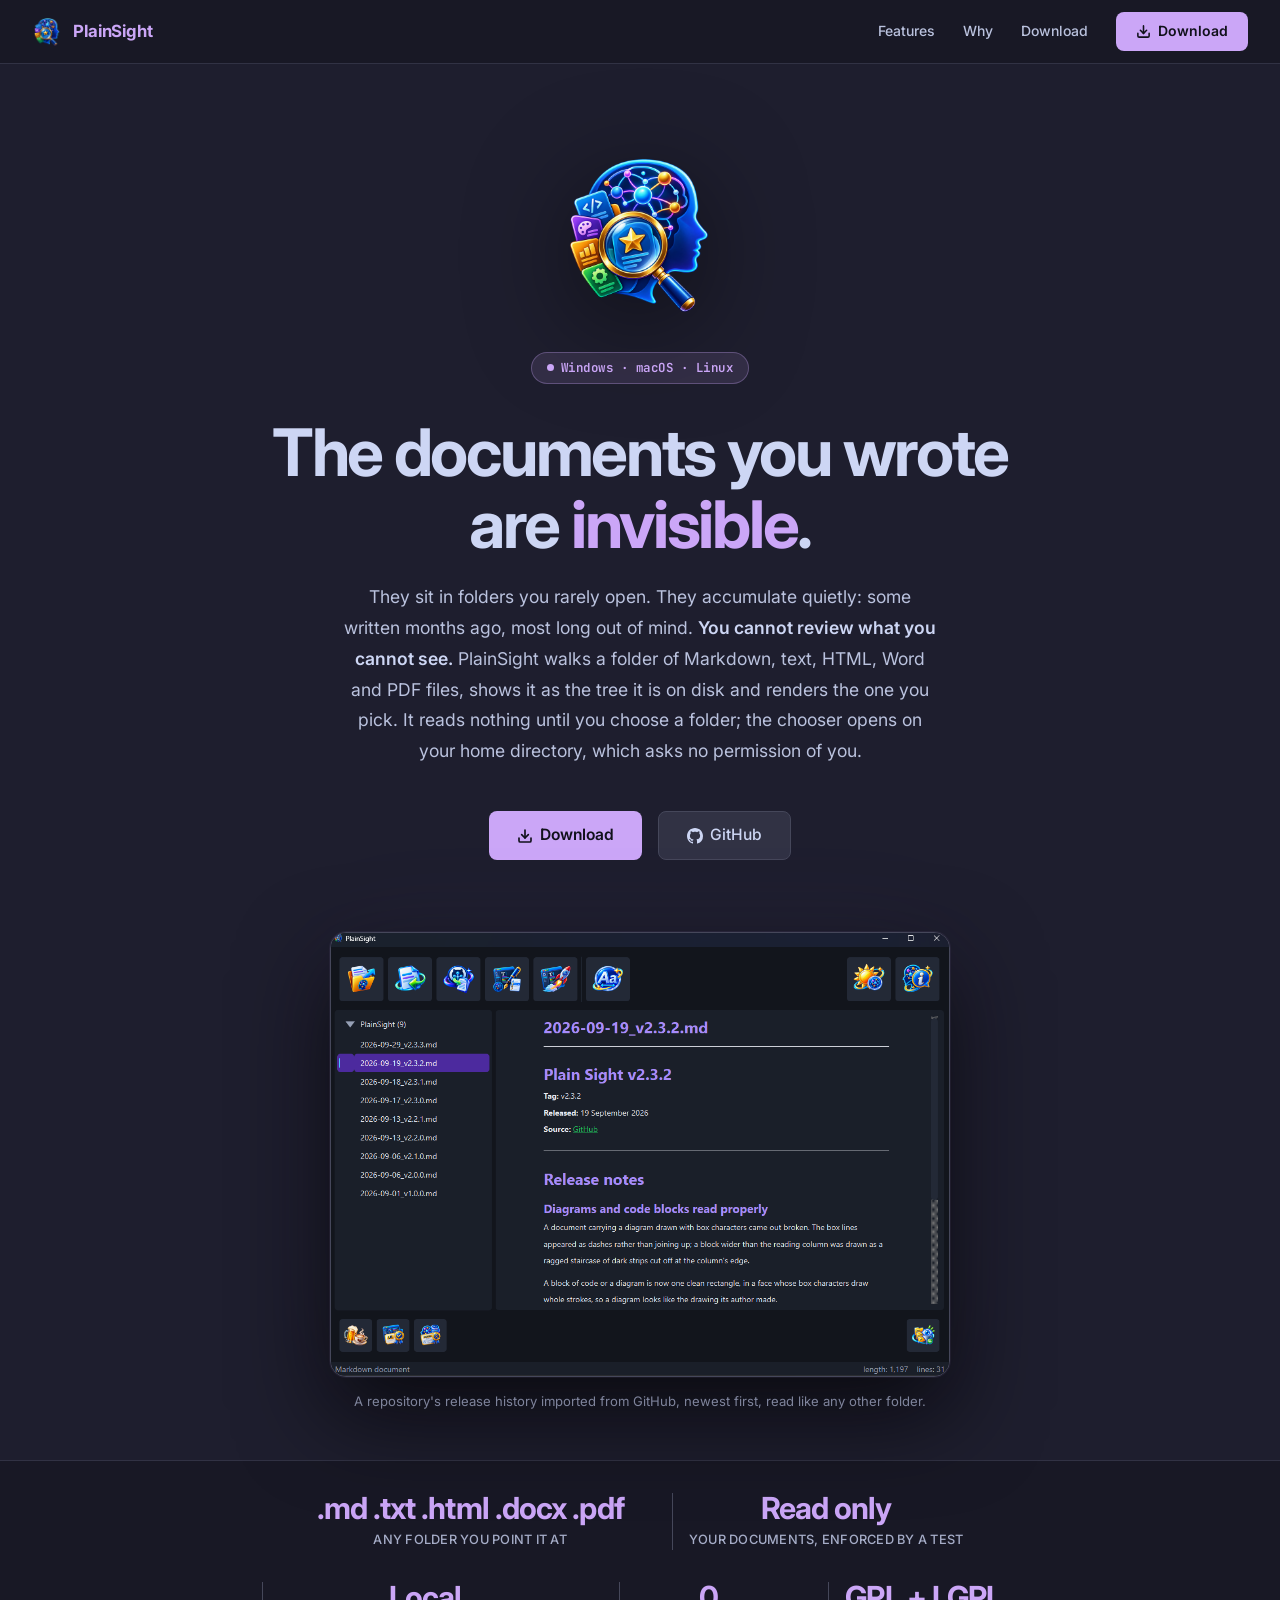
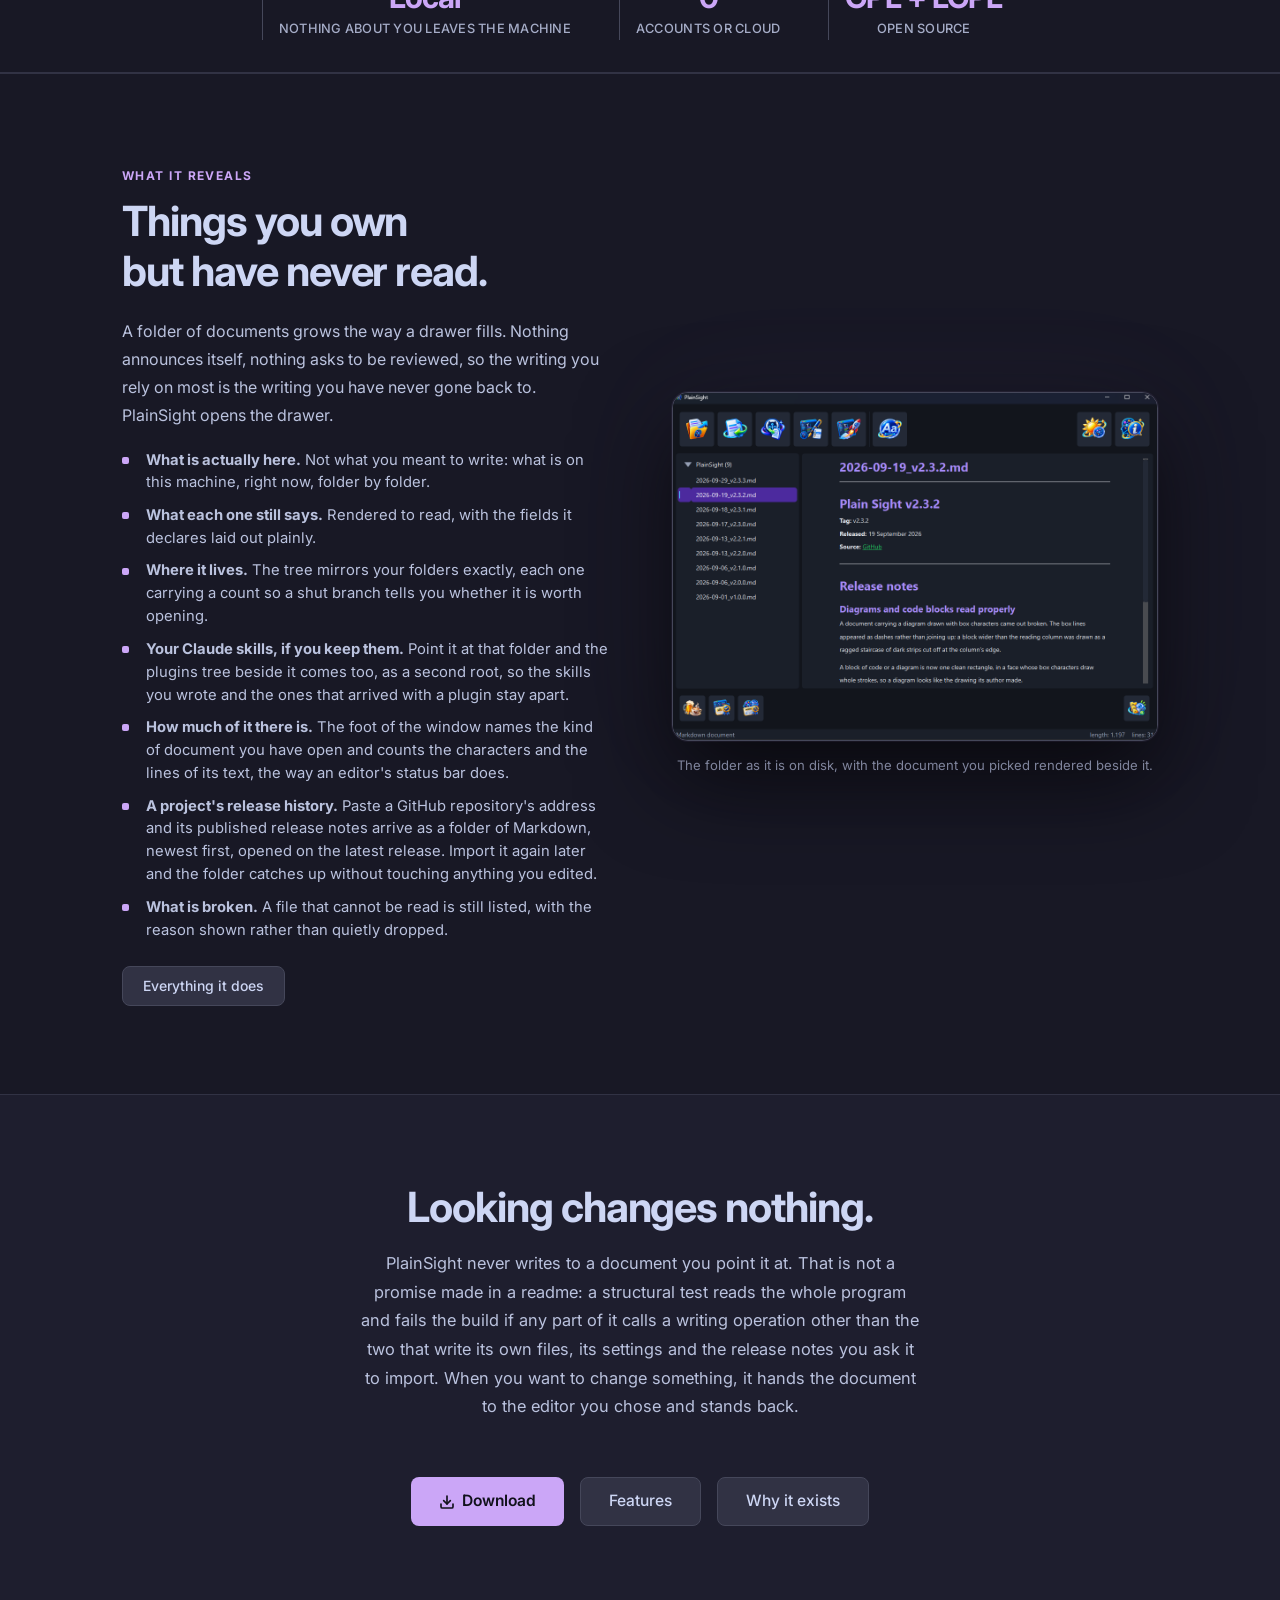
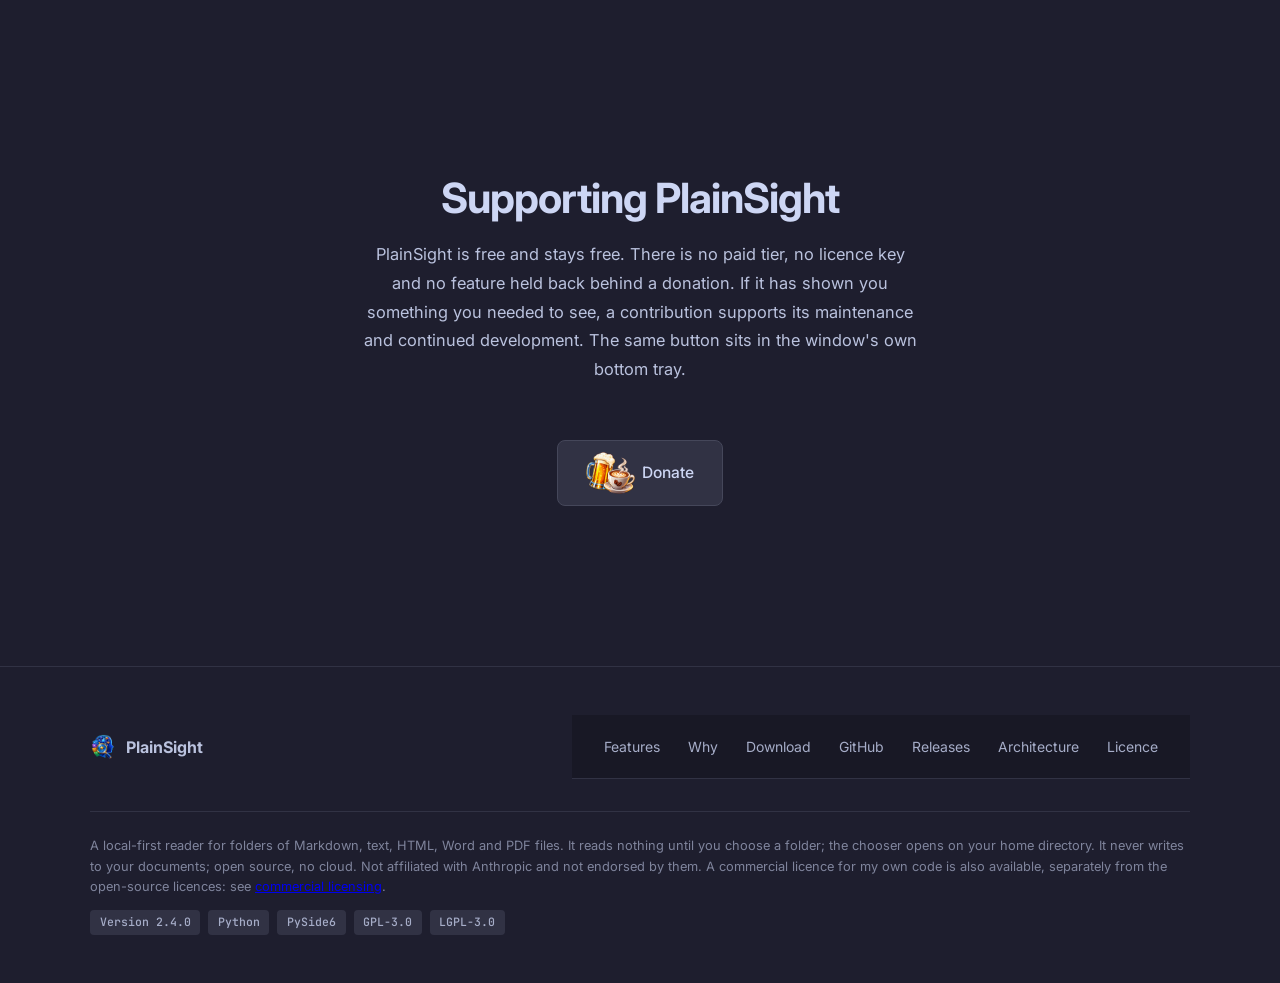
==== docs/index.html @ f149d024 "Show an imported release history in the site's screenshot Replace the main screenshot with PlainSigh" ====
<!DOCTYPE html>
<html lang="en">
<head>
  <meta charset="UTF-8">
  <meta name="viewport" content="width=device-width, initial-scale=1.0">
  <title>PlainSight: read the documents you never open</title>
  <meta name="description" content="A local-first reader for folders of Markdown, text, HTML, Word and PDF files. PlainSight shows a folder as the tree it is on disk and renders the document you pick. It reads nothing until you choose a folder; the chooser opens on your home directory, which asks no permission of you. It never writes to your documents; no account, no cloud.">
  <link rel="canonical" href="https://ernster.dev/PlainSight/">
  <meta name="theme-color" content="#1e1e2e">
  <!-- Social link previews. og:image must be an absolute URL and a raster
       format; Discord and X will not resolve a relative path or render SVG. -->
  <meta property="og:type" content="website">
  <meta property="og:site_name" content="PlainSight">
  <meta property="og:url" content="https://ernster.dev/PlainSight/">
  <meta property="og:title" content="PlainSight: read the documents you never open">
  <meta property="og:description" content="A local-first reader for folders of Markdown, text, HTML, Word and PDF files. It reads nothing until you choose a folder, then shows the tree and renders what you pick, without changing a thing.">
  <meta property="og:image" content="https://ernster.dev/PlainSight/plainsight-512.png">
  <meta property="og:image:width" content="512">
  <meta property="og:image:height" content="512">
  <meta property="og:image:alt" content="PlainSight app icon">
  <meta property="og:locale" content="en_GB">
  <meta name="twitter:card" content="summary">
  <meta name="twitter:title" content="PlainSight: read the documents you never open">
  <meta name="twitter:description" content="A local-first reader for your Markdown, text, HTML, Word and PDF files. It reads nothing until you choose a folder, then changes nothing it shows you.">
  <meta name="twitter:image" content="https://ernster.dev/PlainSight/plainsight-512.png">
  <script type="application/ld+json">
  {
    "@context": "https://schema.org",
    "@type": "SoftwareApplication",
    "name": "PlainSight",
    "alternateName": "PlainSight",
    "operatingSystem": "Windows, macOS, Linux",
    "applicationCategory": "DeveloperApplication",
    "applicationSubCategory": "Document reader",
    "description": "A local-first reader for folders of Markdown, text, HTML, Word and PDF files. It reads nothing until you choose a folder, then shows it as the tree it is on disk and renders the document you pick. It never writes to your documents.",
    "url": "https://ernster.dev/PlainSight/",
    "downloadUrl": "https://github.com/oernster/PlainSight/releases",
    "softwareHelp": "https://github.com/oernster/PlainSight",
    "license": ["https://www.gnu.org/licenses/gpl-3.0.html", "https://www.gnu.org/licenses/lgpl-3.0.html"],
    "image": "https://ernster.dev/PlainSight/plainsight-512.png",
    "offers": {"@type": "Offer", "price": "0", "priceCurrency": "USD"},
    "author": {"@type": "Person", "name": "Oliver Ernster", "url": "https://github.com/oernster"}
  }
  </script>
  <link rel="icon" href="favicon.ico" sizes="any">
  <link rel="icon" type="image/png" sizes="32x32" href="favicon-32.png">
  <link rel="apple-touch-icon" href="apple-touch-icon.png">
  <link rel="preconnect" href="https://fonts.googleapis.com">
  <link rel="preconnect" href="https://fonts.gstatic.com" crossorigin>
  <link href="https://fonts.googleapis.com/css2?family=Inter:opsz,wght@14..32,300;14..32,400;14..32,500;14..32,600;14..32,700&family=JetBrains+Mono:wght@400;500&display=swap" rel="stylesheet">
  <link rel="stylesheet" href="styles.css">
</head>
<body>

<!-- Nav -->
<nav>
  <a class="nav-brand" href="./">
    <img src="plainsight-512.png" alt="PlainSight icon">
    <span>PlainSight</span>
  </a>
  <div class="nav-right">
    <a class="nav-link" href="features.html">Features</a>
    <a class="nav-link" href="why.html">Why</a>
    <a class="nav-link" href="download.html">Download</a>
    <a class="btn-primary" href="download.html">
      <svg width="15" height="15" viewBox="0 0 24 24" fill="none" stroke="currentColor" stroke-width="2.5" stroke-linecap="round" stroke-linejoin="round"><path d="M21 15v4a2 2 0 0 1-2 2H5a2 2 0 0 1-2-2v-4"/><polyline points="7 10 12 15 17 10"/><line x1="12" y1="15" x2="12" y2="3"/></svg>
      Download
    </a>
  </div>
</nav>

<!-- Hero -->
<section class="hero">
  <img class="hero-icon fade" src="plainsight-512.png" width="168" height="168" alt="PlainSight app icon" fetchpriority="high" decoding="async">

  <div class="badge fade">
    <span class="badge-dot"></span>
    Windows &middot; macOS &middot; Linux
  </div>

  <h1 class="fade d1">The documents you wrote<br>are <span class="accent">invisible</span>.</h1>

  <p class="hero-desc fade d2">
    They sit in folders you rarely open. They accumulate quietly: some written months ago, most long out of mind.
    <strong>You cannot review what you cannot see.</strong>
    PlainSight walks a folder of Markdown, text, HTML, Word and PDF files, shows it as the tree it is on disk and renders the one you
    pick. It reads nothing until you choose a folder; the chooser opens on your home directory, which asks no permission of you.
  </p>

  <div class="hero-cta fade d3">
    <a class="btn-primary" href="download.html">
      <svg width="16" height="16" viewBox="0 0 24 24" fill="none" stroke="currentColor" stroke-width="2.5" stroke-linecap="round" stroke-linejoin="round"><path d="M21 15v4a2 2 0 0 1-2 2H5a2 2 0 0 1-2-2v-4"/><polyline points="7 10 12 15 17 10"/><line x1="12" y1="15" x2="12" y2="3"/></svg>
      Download
    </a>
    <a class="btn-secondary" href="https://github.com/oernster/PlainSight">
      <svg width="16" height="16" viewBox="0 0 24 24" fill="currentColor"><path d="M12 0C5.37 0 0 5.37 0 12c0 5.31 3.435 9.795 8.205 11.385.6.105.825-.255.825-.57 0-.285-.015-1.23-.015-2.235-3.015.555-3.795-.735-4.035-1.41-.135-.345-.72-1.41-1.23-1.695-.42-.225-1.02-.78-.015-.795.945-.015 1.62.87 1.845 1.23 1.08 1.815 2.805 1.305 3.495.99.105-.78.42-1.305.765-1.605-2.67-.3-5.46-1.335-5.46-5.925 0-1.305.465-2.385 1.23-3.225-.12-.3-.54-1.53.12-3.18 0 0 1.005-.315 3.3 1.23.96-.27 1.98-.405 3-.405s2.04.135 3 .405c2.295-1.56 3.3-1.23 3.3-1.23.66 1.65.24 2.88.12 3.18.765.84 1.23 1.905 1.23 3.225 0 4.605-2.805 5.625-5.475 5.925.435.375.81 1.095.81 2.22 0 1.605-.015 2.895-.015 3.3 0 .315.225.69.825.57A12.02 12.02 0 0 0 24 12c0-6.63-5.37-12-12-12z"/></svg>
      GitHub
    </a>
  </div>

  <div class="hero-shot fade d4">
    <div class="shot">
      <img src="screenshots/main-ui.png" width="1096" height="786" loading="lazy" decoding="async" alt="PlainSight showing its own imported GitHub release notes: nine releases listed newest first on the left, with the v2.3.2 notes rendered on the right under their tag, release date and a link back to GitHub.">
    </div>
    <p class="shot-caption">A repository's release history imported from GitHub, newest first, read like any other folder.</p>
  </div>
</section>

<!-- Stats bar -->
<div class="stats-bar">
  <div class="stats-inner">
    <div class="stat"><div class="stat-value">.md .txt .html .docx .pdf</div><div class="stat-label">Any folder you point it at</div></div>
    <div class="stat"><div class="stat-value">Read only</div><div class="stat-label">Your documents, enforced by a test</div></div>
    <div class="stat"><div class="stat-value">Local</div><div class="stat-label">Nothing about you leaves the machine</div></div>
    <div class="stat"><div class="stat-value">0</div><div class="stat-label">Accounts or cloud</div></div>
    <div class="stat"><div class="stat-value">GPL + LGPL</div><div class="stat-label">Open source</div></div>
  </div>
</div>

<!-- What it reveals -->
<div class="split-band">
  <section class="section">
    <div class="split-grid">
      <div class="split-text">
        <div class="section-label">What it reveals</div>
        <h2 class="section-title" style="margin-bottom:1.25rem;">Things you own<br>but have never read.</h2>
        <p>A folder of documents grows the way a drawer fills. Nothing announces itself, nothing asks to be reviewed, so the writing you rely on most is the writing you have never gone back to. PlainSight opens the drawer.</p>
        <ul>
          <li><strong>What is actually here.</strong> Not what you meant to write: what is on this machine, right now, folder by folder.</li>
          <li><strong>What each one still says.</strong> Rendered to read, with the fields it declares laid out plainly.</li>
          <li><strong>Where it lives.</strong> The tree mirrors your folders exactly, each one carrying a count so a shut branch tells you whether it is worth opening.</li>
          <li><strong>Your Claude skills, if you keep them.</strong> Point it at that folder and the plugins tree beside it comes too, as a second root, so the skills you wrote and the ones that arrived with a plugin stay apart.</li>
          <li><strong>How much of it there is.</strong> The foot of the window names the kind of document you have open and counts the characters and the lines of its text, the way an editor's status bar does.</li>
          <li><strong>A project's release history.</strong> Paste a GitHub repository's address and its published release notes arrive as a folder of Markdown, newest first, opened on the latest release. Import it again later and the folder catches up without touching anything you edited.</li>
          <li><strong>What is broken.</strong> A file that cannot be read is still listed, with the reason shown rather than quietly dropped.</li>
        </ul>
        <a class="btn-secondary" href="features.html">Everything it does</a>
      </div>
      <div>
        <div class="shot">
          <img src="screenshots/main-ui.png" width="1096" height="786" loading="lazy" decoding="async" alt="The folder tree on the left, beside the rendered text of the selected document with its declared fields laid out above it.">
        </div>
        <p class="shot-caption">The folder as it is on disk, with the document you picked rendered beside it.</p>
      </div>
    </div>
  </section>
</div>

<!-- Looking changes nothing -->
<section class="section" style="text-align:center;">
  <h2 class="section-title">Looking changes nothing.</h2>
  <p class="section-sub" style="margin-left:auto;margin-right:auto;">
    PlainSight never writes to a document you point it at. That is not a promise made in a readme: a structural test
    reads the whole program and fails the build if any part of it calls a writing operation other than the two that
    write its own files, its settings and the release notes you ask it to import. When you want to change something,
    it hands the document to the editor you chose and stands back.
  </p>
  <div class="hero-cta">
    <a class="btn-primary" href="download.html">
      <svg width="16" height="16" viewBox="0 0 24 24" fill="none" stroke="currentColor" stroke-width="2.5" stroke-linecap="round" stroke-linejoin="round"><path d="M21 15v4a2 2 0 0 1-2 2H5a2 2 0 0 1-2-2v-4"/><polyline points="7 10 12 15 17 10"/><line x1="12" y1="15" x2="12" y2="3"/></svg>
      Download
    </a>
    <a class="btn-secondary" href="features.html">Features</a>
    <a class="btn-secondary" href="why.html">Why it exists</a>
  </div>
</section>

<!-- Supporting the project -->
<section class="section" id="support" style="text-align:center;">
  <h2 class="section-title">Supporting PlainSight</h2>
  <p class="section-sub" style="margin-left:auto;margin-right:auto;">PlainSight is free and stays free. There is no paid tier, no licence key and no feature held back behind a donation. If it has shown you something you needed to see, a contribution supports its maintenance and continued development. The same button sits in the window's own bottom tray.</p>
  <div class="hero-cta">
    <a class="btn-secondary" href="https://www.paypal.com/ncp/payment/JMKUS8D3ES3S4">
      <img src="donate.png" alt="">
      Donate
    </a>
  </div>
</section>

<!-- Footer -->
<footer>
  <div class="footer-inner">
    <div class="footer-top">
      <a class="footer-brand" href="./">
        <img src="plainsight-512.png" alt="PlainSight">
        <span>PlainSight</span>
      </a>
      <nav class="footer-links">
        <a href="features.html">Features</a>
        <a href="why.html">Why</a>
        <a href="download.html">Download</a>
        <a href="https://github.com/oernster/PlainSight">GitHub</a>
        <a href="https://github.com/oernster/PlainSight/releases">Releases</a>
        <a href="https://github.com/oernster/PlainSight/blob/main/ARCHITECTURE.md">Architecture</a>
        <a href="https://github.com/oernster/PlainSight/blob/main/LICENSE">Licence</a>
      </nav>
    </div>
    <div class="footer-bottom">
      <p>A local-first reader for folders of Markdown, text, HTML, Word and PDF files. It reads nothing until you choose a folder; the chooser opens on your home directory. It never writes to your documents; open source, no cloud. Not affiliated with Anthropic and not endorsed by them. A commercial licence for my own code is also available, separately from the open-source licences: see <a href="https://ernster.dev/commercial-licensing.html">commercial licensing</a>.</p>
      <div class="chips">
        <span class="chip">Version <!--VERSION-->2.4.0<!--/VERSION--></span>
        <span class="chip">Python</span>
        <span class="chip">PySide6</span>
        <span class="chip">GPL-3.0</span>
        <span class="chip">LGPL-3.0</span>
      </div>
    </div>
  </div>
</footer>

</body>
</html>
---- docs/styles.css ----
/* PlainSight site styles, shared by every page. Catppuccin Mocha. */

/* Catppuccin Mocha palette */
:root {
  --base:     #1e1e2e;
  --mantle:   #181825;
  --crust:    #11111b;
  --surface0: #313244;
  --surface1: #45475a;
  --surface2: #585b70;
  --overlay0: #6c7086;
  --overlay1: #7f849c;
  --subtext0: #a6adc8;
  --subtext1: #bac2de;
  --text:     #cdd6f4;
  --lavender: #b4befe;
  --blue:     #89b4fa;
  --sapphire: #74c7ec;
  --teal:     #94e2d5;
  --green:    #a6e3a1;
  --yellow:   #f9e2af;
  --peach:    #fab387;
  --maroon:   #eba0ac;
  --red:      #f38ba8;
  --mauve:    #cba6f7;
  --pink:     #f5c2e7;
  /* PlainSight's accent is the violet the application itself reads with. */
  --accent:        var(--mauve);
  --accent-rgb:    203, 166, 247;
}

*, *::before, *::after { box-sizing: border-box; margin: 0; padding: 0; }

html { scroll-behavior: smooth; }

body {
  font-family: 'Inter', system-ui, sans-serif;
  background: var(--base);
  color: var(--text);
  line-height: 1.6;
  -webkit-font-smoothing: antialiased;
}

/* Navigation */
nav {
  position: sticky;
  top: 0;
  z-index: 100;
  background: rgba(24, 24, 37, 0.88);
  backdrop-filter: blur(14px);
  -webkit-backdrop-filter: blur(14px);
  border-bottom: 1px solid var(--surface0);
  padding: 0 2rem;
  height: 64px;
  display: flex;
  align-items: center;
  justify-content: space-between;
}

.nav-brand { display: flex; align-items: center; gap: 0.7rem; text-decoration: none; }
.nav-brand img { width: 30px; height: 30px; }
.nav-brand span { font-size: 1.05rem; font-weight: 700; letter-spacing: -0.01em; color: var(--accent); }

.nav-right { display: flex; align-items: center; gap: 1.75rem; }
.nav-right a.nav-link {
  color: var(--subtext1);
  text-decoration: none;
  font-size: 0.875rem;
  font-weight: 500;
  transition: color 0.18s;
}
.nav-right a.nav-link:hover { color: var(--text); }

/* Buttons */
.btn-primary {
  display: inline-flex;
  align-items: center;
  gap: 0.45rem;
  background: var(--accent);
  color: var(--crust);
  text-decoration: none;
  font-weight: 600;
  font-size: 0.875rem;
  padding: 0.5rem 1.25rem;
  border-radius: 8px;
  transition: opacity 0.18s, transform 0.15s;
  white-space: nowrap;
}
.btn-primary:hover { opacity: 0.88; transform: translateY(-1px); }

.btn-secondary {
  display: inline-flex;
  align-items: center;
  gap: 0.45rem;
  background: var(--surface0);
  color: var(--text);
  text-decoration: none;
  font-weight: 500;
  font-size: 0.875rem;
  padding: 0.5rem 1.25rem;
  border-radius: 8px;
  border: 1px solid var(--surface1);
  transition: background 0.18s, transform 0.15s;
  white-space: nowrap;
}
.btn-secondary:hover { background: var(--surface1); transform: translateY(-1px); }

/* A button whose label is preceded by artwork rather than plain text. Sized in
   em against the button's own type, so the two stay in proportion if that type
   ever changes. At one line box the artwork could not be read, so the mark
   takes 1.8 times that and this button is deliberately taller than a text-only
   one beside it. display: block drops the inline descender space that would
   otherwise add a stray couple of pixels under the picture. */
.btn-secondary img {
  display: block;
  height: 2.7em;
  width: auto;
}


/* Hero */
.hero { max-width: 1100px; margin: 0 auto; padding: 5.5rem 2rem 3rem; text-align: center; }

.hero-icon {
  display: block;
  width: 168px;
  height: 168px;
  margin: 0 auto 2rem;
  filter: drop-shadow(0 22px 50px rgba(0, 0, 0, 0.5));
}

.badge {
  display: inline-flex;
  align-items: center;
  gap: 0.45rem;
  background: rgba(var(--accent-rgb), 0.12);
  border: 1px solid rgba(var(--accent-rgb), 0.3);
  color: var(--accent);
  font-size: 0.78rem;
  font-weight: 600;
  font-family: 'JetBrains Mono', monospace;
  padding: 0.3rem 0.9rem;
  border-radius: 99px;
  margin-bottom: 2rem;
  letter-spacing: 0.04em;
}
.badge-dot { width: 7px; height: 7px; border-radius: 50%; background: var(--accent); flex-shrink: 0; }

h1 {
  font-size: clamp(2.5rem, 6vw, 4.1rem);
  font-weight: 700;
  letter-spacing: -0.035em;
  line-height: 1.1;
  margin-bottom: 1.4rem;
}
h1 .accent { color: var(--accent); }

.hero-desc {
  font-size: 1.1rem;
  color: var(--subtext1);
  max-width: 600px;
  margin: 0 auto 2.75rem;
  line-height: 1.75;
}
.hero-desc strong { color: var(--text); font-weight: 600; }

.hero-cta { display: flex; gap: 1rem; justify-content: center; flex-wrap: wrap; margin-bottom: 4.5rem; }
.hero-cta .btn-primary, .hero-cta .btn-secondary { font-size: 0.975rem; padding: 0.7rem 1.75rem; }

.shot {
  border-radius: 16px;
  overflow: hidden;
  border: 1px solid var(--surface1);
  background: var(--crust);
  box-shadow:
    0 0 0 1px rgba(var(--accent-rgb), 0.06),
    0 36px 90px rgba(0, 0, 0, 0.7),
    0 0 120px rgba(var(--accent-rgb), 0.05);
}
.shot img { width: 100%; height: auto; display: block; }

.hero-shot { max-width: 620px; margin: 0 auto; }

/* Stats bar */
.stats-bar { background: var(--mantle); border-top: 1px solid var(--surface0); border-bottom: 1px solid var(--surface0); }
.stats-inner {
  max-width: 1100px;
  margin: 0 auto;
  padding: 2rem;
  display: flex;
  gap: 2rem;
  flex-wrap: wrap;
  justify-content: center;
  align-items: center;
}
.stat { text-align: center; padding: 0 1rem; }
.stat + .stat { border-left: 1px solid var(--surface1); }
.stat-value { font-size: 1.9rem; font-weight: 700; letter-spacing: -0.03em; color: var(--accent); line-height: 1; margin-bottom: 0.4rem; }
.stat-label { font-size: 0.8rem; color: var(--subtext0); font-weight: 500; letter-spacing: 0.02em; text-transform: uppercase; }

/* Section wrapper */
.section { max-width: 1100px; margin: 0 auto; padding: 5.5rem 2rem; }
.section-label {
  display: inline-block;
  color: var(--accent);
  font-size: 0.75rem;
  font-weight: 700;
  letter-spacing: 0.12em;
  text-transform: uppercase;
  margin-bottom: 0.75rem;
}
.section-title { font-size: clamp(1.8rem, 4vw, 2.6rem); font-weight: 700; letter-spacing: -0.025em; line-height: 1.2; margin-bottom: 1rem; }
.section-sub { font-size: 1.025rem; color: var(--subtext1); max-width: 560px; line-height: 1.75; margin-bottom: 3.5rem; }

/* Features grid */
.features-grid { display: grid; grid-template-columns: repeat(auto-fill, minmax(305px, 1fr)); gap: 1.25rem; }
.feat {
  background: var(--mantle);
  border: 1px solid var(--surface0);
  border-radius: 16px;
  padding: 1.75rem;
  transition: border-color 0.2s, transform 0.2s;
}
.feat:hover { border-color: var(--surface2); transform: translateY(-3px); }
.feat-icon {
  width: 44px;
  height: 44px;
  border-radius: 12px;
  display: flex;
  align-items: center;
  justify-content: center;
  margin-bottom: 1.1rem;
  flex-shrink: 0;
}
.ic-green  { background: rgba(166,227,161,0.15); color: var(--green); }
.ic-red    { background: rgba(243,139,168,0.15); color: var(--red); }
.ic-blue   { background: rgba(137,180,250,0.15); color: var(--blue); }
.ic-teal   { background: rgba(148,226,213,0.15); color: var(--teal); }
.ic-peach  { background: rgba(250,179,135,0.15); color: var(--peach); }
.ic-sapp   { background: rgba(116,199,236,0.15); color: var(--sapphire); }
.ic-lav    { background: rgba(180,190,254,0.15); color: var(--lavender); }
.ic-yellow { background: rgba(249,226,175,0.15); color: var(--yellow); }
.ic-mauve  { background: rgba(203,166,247,0.15); color: var(--mauve); }
.ic-pink   { background: rgba(245,194,231,0.15); color: var(--pink); }
/* A tenth card would sit alone on a fourth row, so it spans the grid and
   lays out horizontally, reading as a closing note rather than a leftover. */
.feat-wide { grid-column: 1 / -1; display: flex; align-items: center; gap: 1.25rem; }
.feat-wide .feat-icon { flex: 0 0 auto; margin-bottom: 0; }
.feat-wide .feat-wide-body { display: flex; flex-direction: column; gap: 0.35rem; }
.feat-wide h3 { margin: 0; }
.feat-wide p { margin: 0; }
@media (max-width: 700px) {
  .feat-wide { flex-direction: column; align-items: flex-start; gap: 0.75rem; }
}
.feat h3 { font-size: 0.975rem; font-weight: 600; color: var(--text); margin-bottom: 0.5rem; }
.feat p { font-size: 0.875rem; color: var(--subtext0); line-height: 1.65; }

.divider { max-width: 1100px; margin: 0 auto; height: 1px; background: var(--surface0); }

/* Split section (text + screenshot) */
.split-band { background: var(--mantle); border-top: 1px solid var(--surface0); border-bottom: 1px solid var(--surface0); }
.split-grid { display: grid; grid-template-columns: 1fr 1fr; gap: 4rem; align-items: center; }
.split-grid .split-text p { color: var(--subtext1); font-size: 1rem; line-height: 1.75; margin-bottom: 1.25rem; }
.split-grid .split-text ul { list-style: none; display: flex; flex-direction: column; gap: 0.6rem; margin-bottom: 1.5rem; }
.split-grid .split-text li { font-size: 0.925rem; color: var(--subtext1); line-height: 1.55; padding-left: 1.5rem; position: relative; }
.split-grid .split-text li::before {
  content: '';
  position: absolute;
  left: 0;
  top: 0.55em;
  width: 7px;
  height: 7px;
  border-radius: 2px;
  background: var(--accent);
}

/* Code block */
.code-block { background: var(--crust); border: 1px solid var(--surface0); border-radius: 14px; overflow: hidden; }
.code-block-head {
  background: var(--surface0);
  padding: 0.55rem 1rem;
  font-size: 0.775rem;
  color: var(--subtext0);
  font-family: 'JetBrains Mono', monospace;
  display: flex;
  align-items: center;
  gap: 0.5rem;
  border-bottom: 1px solid var(--surface1);
}
.code-block pre {
  padding: 1.25rem;
  font-family: 'JetBrains Mono', monospace;
  font-size: 0.81rem;
  line-height: 1.8;
  color: var(--text);
  overflow-x: auto;
}
.tc { color: var(--overlay1); }
.tk { color: var(--blue); }
.ta { color: var(--green); }
.tf { color: var(--peach); }
.ts { color: var(--teal); }

.cli-grid { display: grid; grid-template-columns: 1fr 1fr; gap: 1.5rem; align-items: start; }

/* Architecture */
.arch-figure {
  display: block;
  width: 100%;
  max-width: 880px;
  margin: 1.75rem auto 0;
  background: var(--mantle);
  border: 1px solid var(--surface0);
  border-radius: 14px;
  padding: 1.75rem;
}
.arch-figure svg { width: 100%; height: auto; display: block; }

/* Install */
.install-band { background: var(--mantle); border-top: 1px solid var(--surface0); border-bottom: 1px solid var(--surface0); }
.install-grid { display: grid; grid-template-columns: 1fr 1fr; gap: 4rem; align-items: start; }
.install-grid .install-text p { color: var(--subtext1); font-size: 0.95rem; line-height: 1.7; margin-bottom: 1.75rem; }
.install-grid .install-text .note { margin-top: 1.25rem; font-size: 0.8rem; color: var(--overlay1); }
code.inline { font-family: 'JetBrains Mono', monospace; font-size: 0.82rem; color: var(--peach); }

/* Download */
#download .section-sub { margin-bottom: 1.25rem; }
.dl-version {
  display: block;
  width: fit-content;
  margin-left: auto;
  margin-right: auto;
  margin-top: 4px;
  font-size: 14px;
  color: var(--accent);
  border: 1px solid var(--surface1);
  border-radius: 999px;
  padding: 4px 14px;
}
.downloads {
  display: grid;
  grid-template-columns: repeat(auto-fit, minmax(260px, 1fr));
  gap: 16px;
  margin-top: 28px;
}
.dl-card {
  background: var(--crust);
  border: 1px solid var(--surface0);
  border-radius: 16px;
  padding: 24px 20px;
  text-align: center;
  display: flex;
  flex-direction: column;
  gap: 6px;
}
.dl-card .ico { font-size: 30px; }
.dl-card h3 { margin: 4px 0 0; font-size: 18px; font-weight: 600; }
.dl-card .req { color: var(--subtext0); font-size: 13px; margin: 0; }
.dl-card .btn-primary { margin: 14px auto 4px; }
.dl-card .meta {
  color: var(--subtext0);
  font-size: 12.5px;
  min-height: 1.2em;
  margin: 0;
}
.dl-card .how { color: var(--subtext0); font-size: 13px; margin: 8px 0 0; }
.dl-card code {
  background: var(--surface0);
  border: 1px solid var(--surface1);
  border-radius: 6px;
  padding: 1px 6px;
  font-size: 12px;
  font-family: 'JetBrains Mono', monospace;
  color: var(--peach);
}
.dl-links {
  text-align: center;
  color: var(--subtext0);
  font-size: 14px;
  margin: 18px 0 0;
}
.dl-links a { color: var(--accent); text-decoration: none; }
.dl-links a:hover { text-decoration: underline; }

/* Footer */
footer { border-top: 1px solid var(--surface0); padding: 3rem 2rem; }
.footer-inner { max-width: 1100px; margin: 0 auto; }
.footer-top { display: flex; align-items: center; justify-content: space-between; flex-wrap: wrap; gap: 1.5rem; margin-bottom: 2rem; }
.footer-brand { display: flex; align-items: center; gap: 0.6rem; text-decoration: none; }
.footer-brand img { width: 26px; height: 26px; }
.footer-brand span { font-size: 1rem; font-weight: 700; color: var(--subtext1); }
.footer-links { display: flex; gap: 1.75rem; flex-wrap: wrap; }
.footer-links a { color: var(--subtext0); text-decoration: none; font-size: 0.875rem; transition: color 0.18s; }
.footer-links a:hover { color: var(--text); }
.footer-bottom { border-top: 1px solid var(--surface0); padding-top: 1.5rem; display: flex; align-items: center; justify-content: space-between; flex-wrap: wrap; gap: 0.75rem; }
.footer-bottom p { font-size: 0.8rem; color: var(--overlay1); }
.footer-bottom .chips { display: flex; gap: 0.5rem; flex-wrap: wrap; }
.chip { background: var(--surface0); color: var(--subtext0); font-size: 0.72rem; font-weight: 500; padding: 0.2rem 0.6rem; border-radius: 4px; font-family: 'JetBrains Mono', monospace; }

/* Screenshot caption */
.shot-caption { text-align: center; font-size: 0.82rem; color: var(--overlay1); margin-top: 0.85rem; }

/* Responsive */
@media (max-width: 768px) {
  .split-grid, .install-grid, .cli-grid { grid-template-columns: 1fr; gap: 2.5rem; }
}
@media (max-width: 640px) {
  nav { padding: 0 1rem; }
  .nav-right .nav-link { display: none; }
  .hero { padding: 3rem 1.25rem 2rem; }
  .section { padding: 3.5rem 1.25rem; }
  .features-grid { grid-template-columns: 1fr; }
  .stat + .stat { border-left: none; border-top: 1px solid var(--surface1); }
  .stats-inner { flex-direction: column; gap: 1.25rem; }
}

/* Entrance animation */
@keyframes fadeUp { from { opacity: 0; transform: translateY(18px); } to { opacity: 1; transform: translateY(0); } }
.fade { animation: fadeUp 0.52s ease both; }
.d1 { animation-delay: 0.08s; }
.d2 { animation-delay: 0.18s; }
.d3 { animation-delay: 0.28s; }
.d4 { animation-delay: 0.38s; }

/* Prose pages (why.html) */
.prose p {
  color: var(--subtext1);
  font-size: 1.025rem;
  max-width: 820px;
  line-height: 1.75;
  margin-bottom: 1.25rem;
}
.prose a { color: var(--accent); text-decoration: none; }
.prose a:hover { text-decoration: underline; }
.cta-row { display: flex; gap: 1rem; flex-wrap: wrap; margin-top: 2rem; }
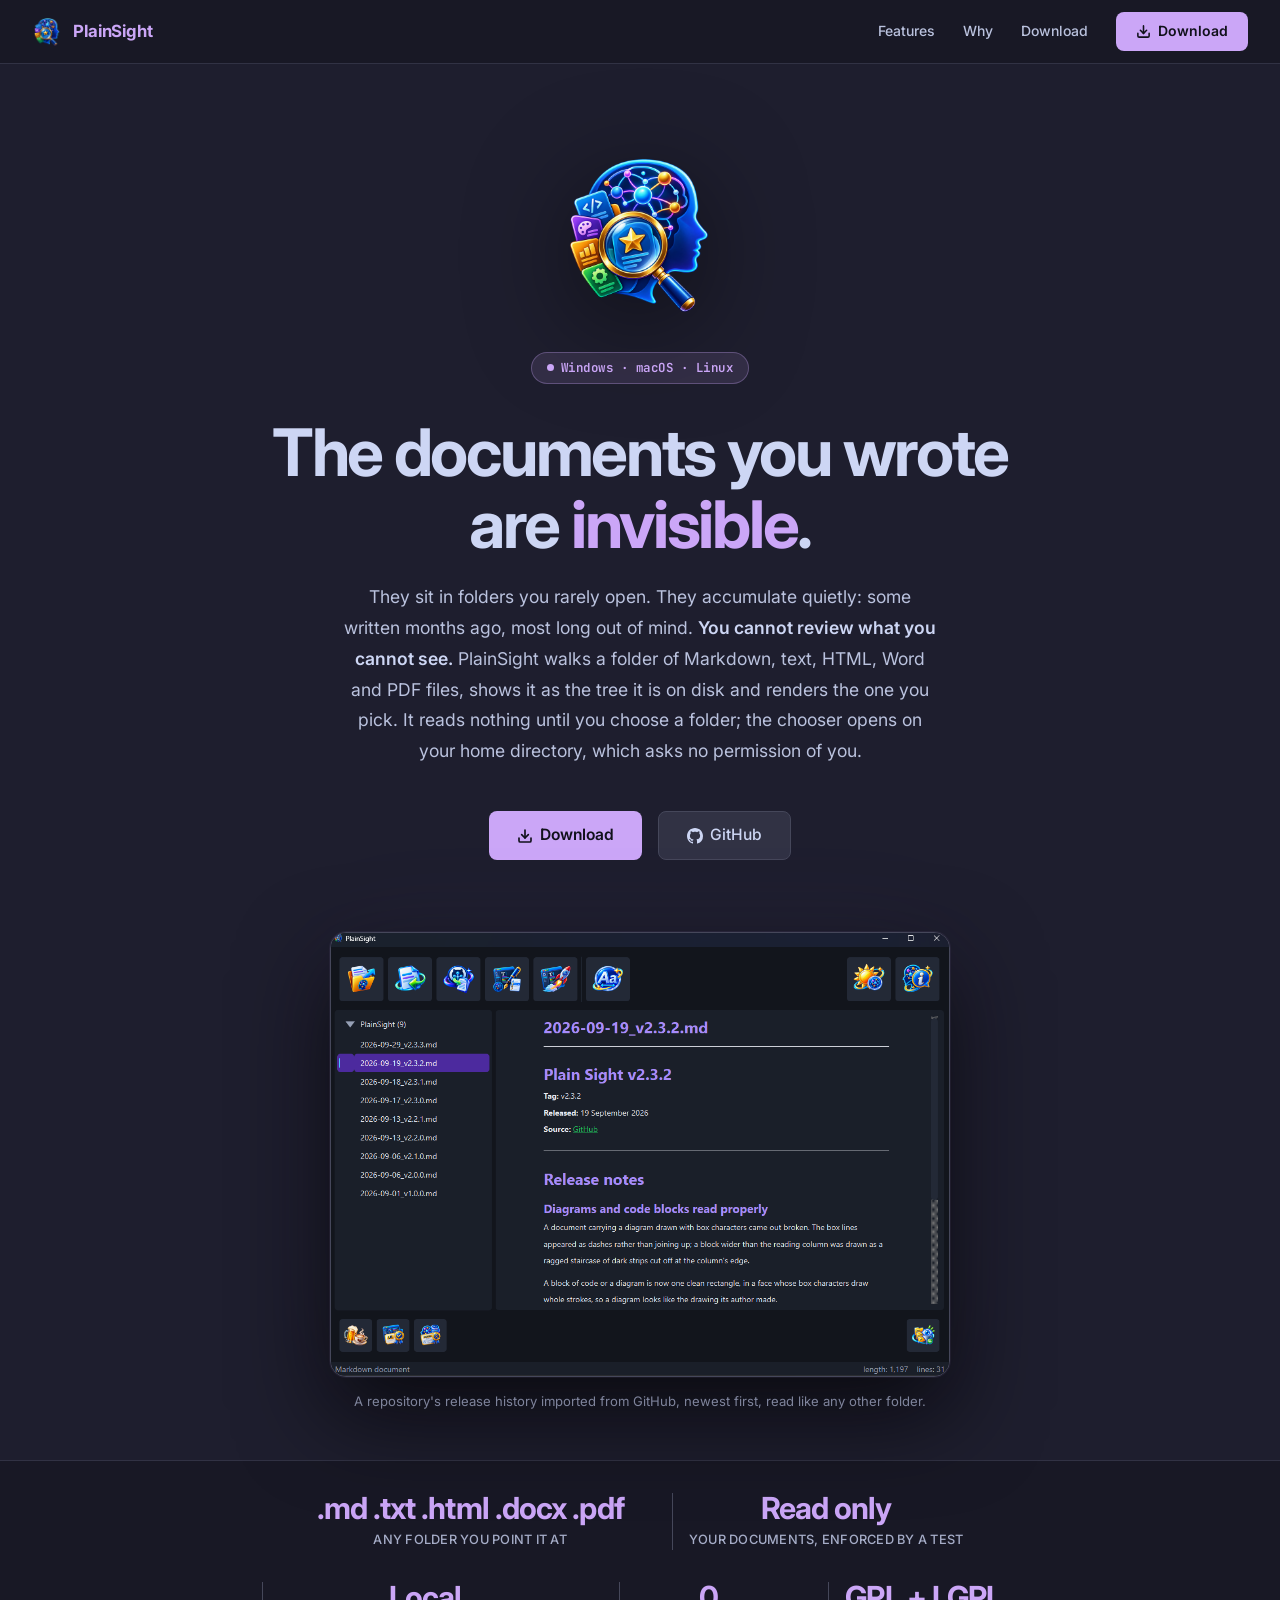
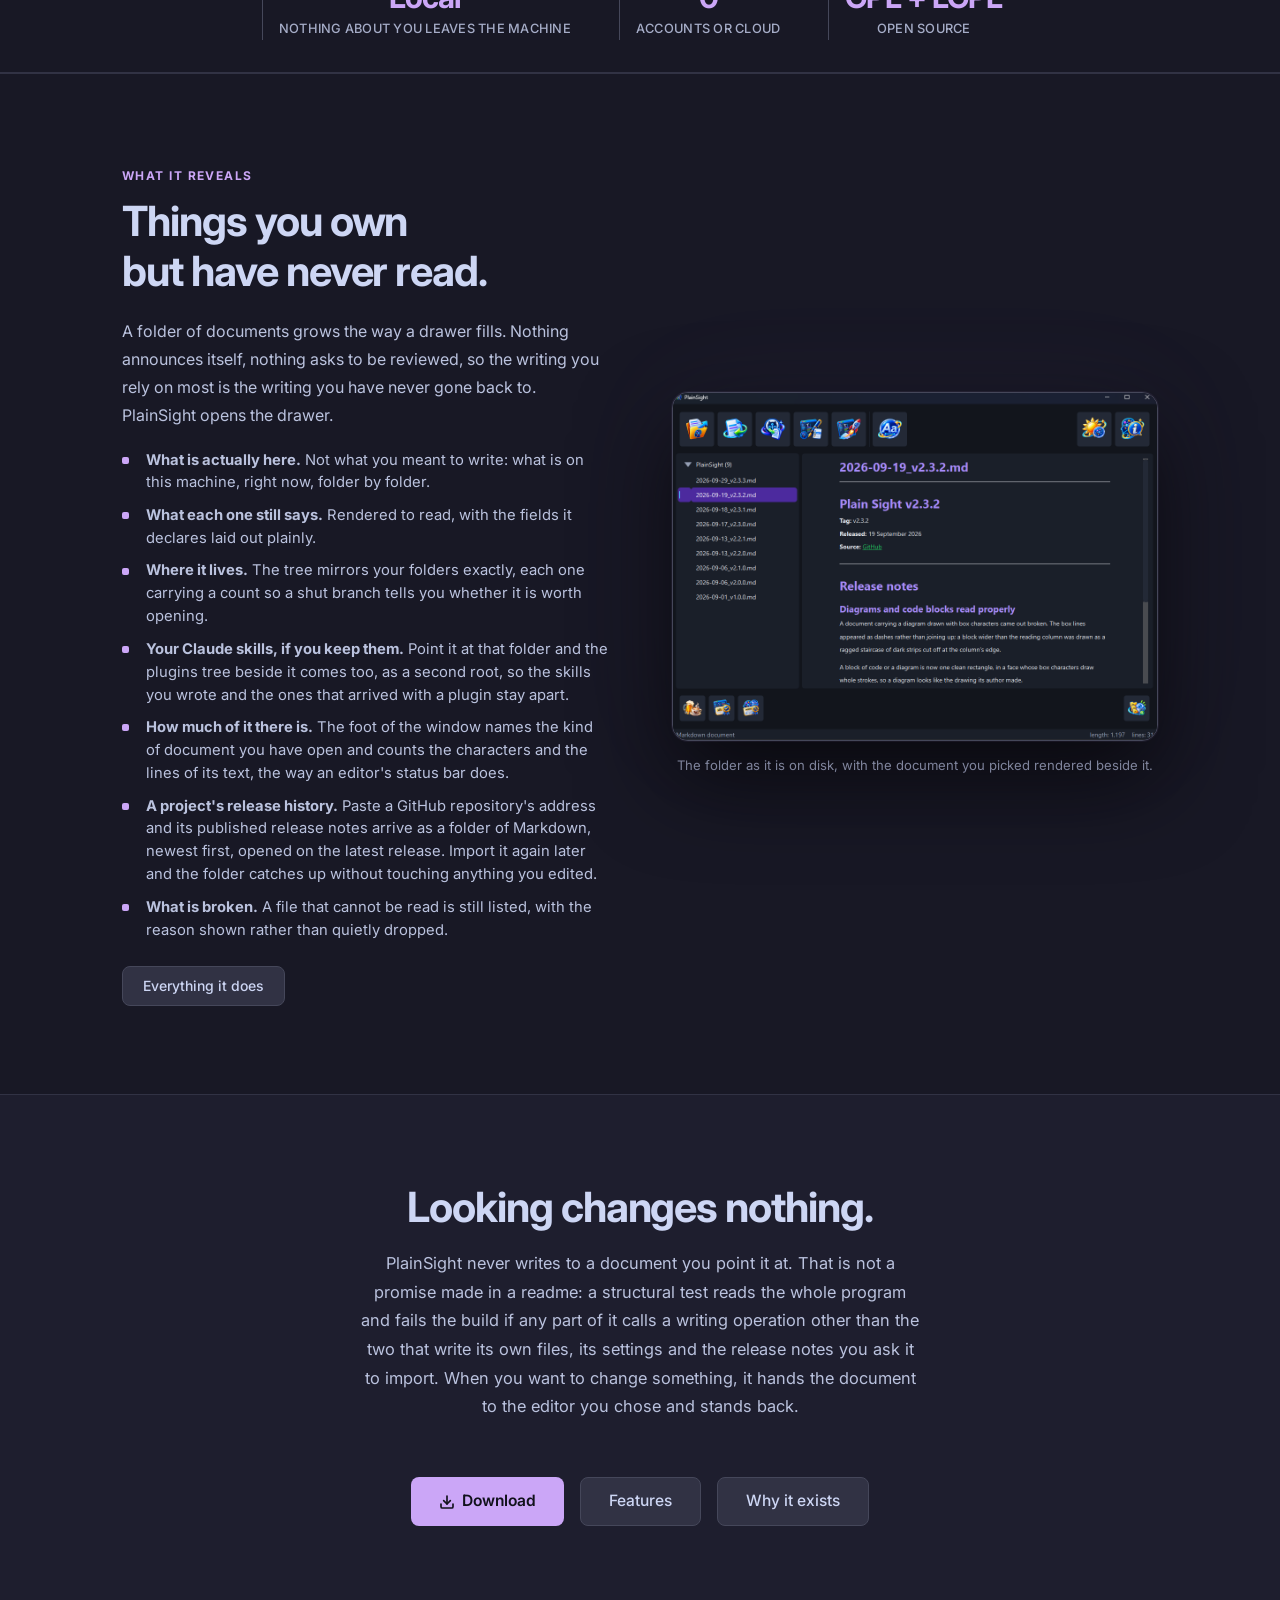
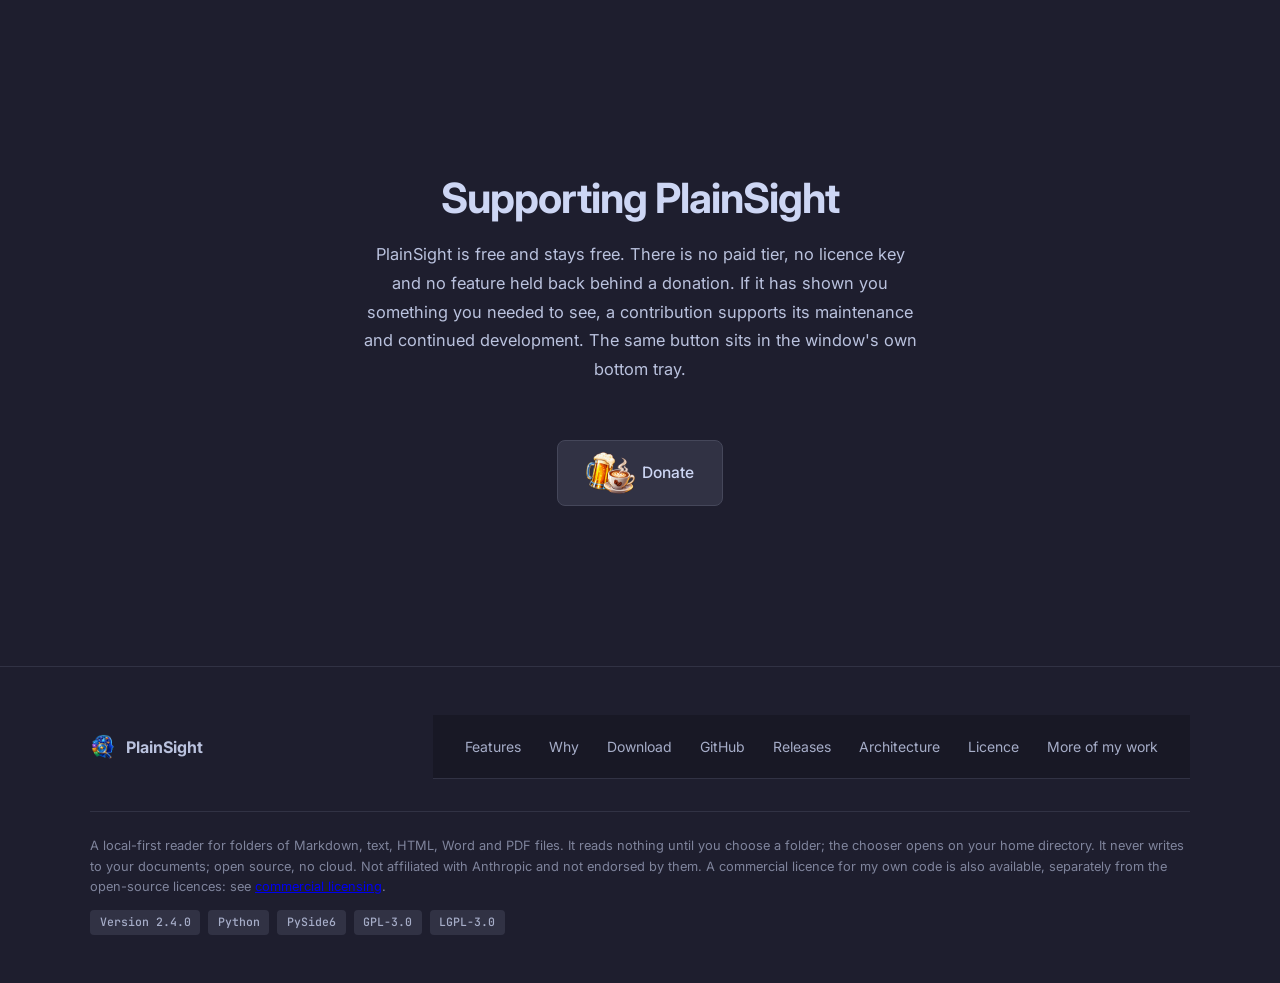
==== commit 006ca3f9: "Link the rest of my work from every footer Every page's footer now ends with More of my work, leadin" ====
--- a/docs/index.html
+++ b/docs/index.html
@@ -193,6 +193,7 @@
         <a href="https://github.com/oernster/PlainSight/releases">Releases</a>
         <a href="https://github.com/oernster/PlainSight/blob/main/ARCHITECTURE.md">Architecture</a>
         <a href="https://github.com/oernster/PlainSight/blob/main/LICENSE">Licence</a>
+        <a href="https://ernster.dev">More of my work</a>
       </nav>
     </div>
     <div class="footer-bottom">
--- a/docs/styles.css
+++ b/docs/styles.css
@@ -213,7 +213,25 @@
 .section-sub { font-size: 1.025rem; color: var(--subtext1); max-width: 560px; line-height: 1.75; margin-bottom: 3.5rem; }
 
 /* Features grid */
-.features-grid { display: grid; grid-template-columns: repeat(auto-fill, minmax(305px, 1fr)); gap: 1.25rem; }
+/* Column counts stated outright rather than left to auto-fill, so the rule
+   below can know when a last card would sit alone on its row. Each step is
+   where three, then two, cards of at least 305px fit beside the section's
+   own padding. */
+.features-grid { display: grid; grid-template-columns: 1fr; gap: 1.25rem; }
+@media (min-width: 700px) {
+  .features-grid { grid-template-columns: repeat(2, 1fr); }
+}
+@media (min-width: 1020px) {
+  .features-grid { grid-template-columns: repeat(3, 1fr); }
+}
+/* A last card left alone on its row spans it, reading as a closing note
+   rather than a leftover; the same reasoning as .feat-wide below. */
+@media (min-width: 700px) and (max-width: 1019px) {
+  .features-grid > .feat:last-child:nth-child(odd) { grid-column: 1 / -1; }
+}
+@media (min-width: 1020px) {
+  .features-grid > .feat:last-child:nth-child(3n+1) { grid-column: 1 / -1; }
+}
 .feat {
   background: var(--mantle);
   border: 1px solid var(--surface0);
@@ -254,6 +272,37 @@
 }
 .feat h3 { font-size: 0.975rem; font-weight: 600; color: var(--text); margin-bottom: 0.5rem; }
 .feat p { font-size: 0.875rem; color: var(--subtext0); line-height: 1.65; }
+/* A card holding several paragraphs shows the break between them. */
+.feat p + p { margin-top: 0.75rem; }
+/* A card can carry a list rather than a paragraph; it reads at the card's
+   own size and colour, with its bullets kept inside the card. */
+.feat ul { font-size: 0.875rem; color: var(--subtext0); line-height: 1.65; padding-left: 1.1rem; }
+.feat li + li { margin-top: 0.5rem; }
+/* The button that leads from a Features gateway card to its own page sits at
+   the card's foot, so the cards line up whatever the length above them. */
+.gateways .feat { display: flex; flex-direction: column; }
+.gateways .feat .feat-cta { margin-top: auto; padding-top: 1.25rem; }
+
+/* Where a detail page sits: its parent, then itself. The section after it
+   gives up most of its top padding, since the trail already opens the page. */
+.crumb {
+  max-width: 1100px;
+  margin: 0 auto;
+  padding: 2.5rem 2rem 0;
+  font-size: 0.82rem;
+  color: var(--overlay1);
+}
+.crumb a { color: var(--accent); text-decoration: none; }
+.crumb a:hover { text-decoration: underline; }
+.crumb + .section { padding-top: 2rem; }
+@media (max-width: 640px) {
+  .crumb { padding: 2rem 1.25rem 0; }
+}
+
+/* The way on from the foot of a detail page: back to its parent, then its
+   siblings. */
+.onward { padding-top: 0; }
+.onward-links { display: flex; flex-wrap: wrap; gap: 0.75rem; justify-content: center; }
 
 .divider { max-width: 1100px; margin: 0 auto; height: 1px; background: var(--surface0); }
 
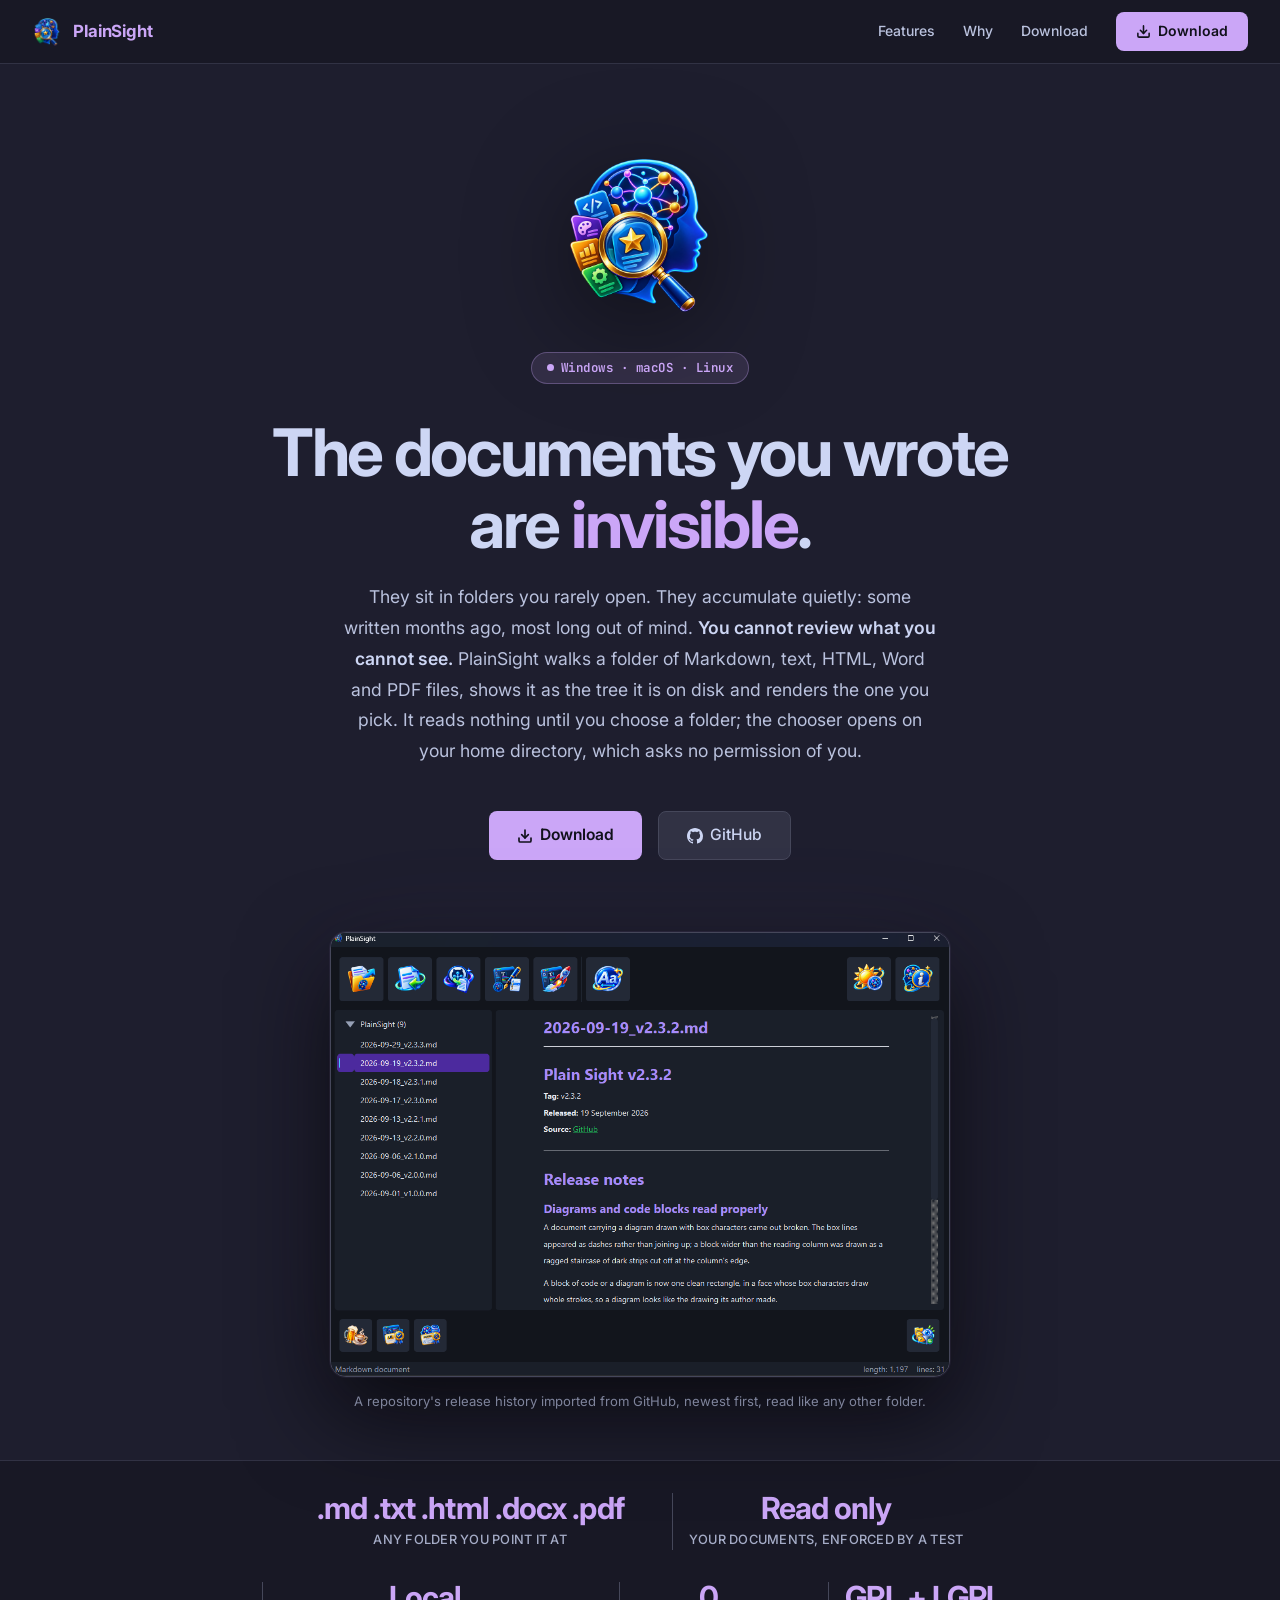
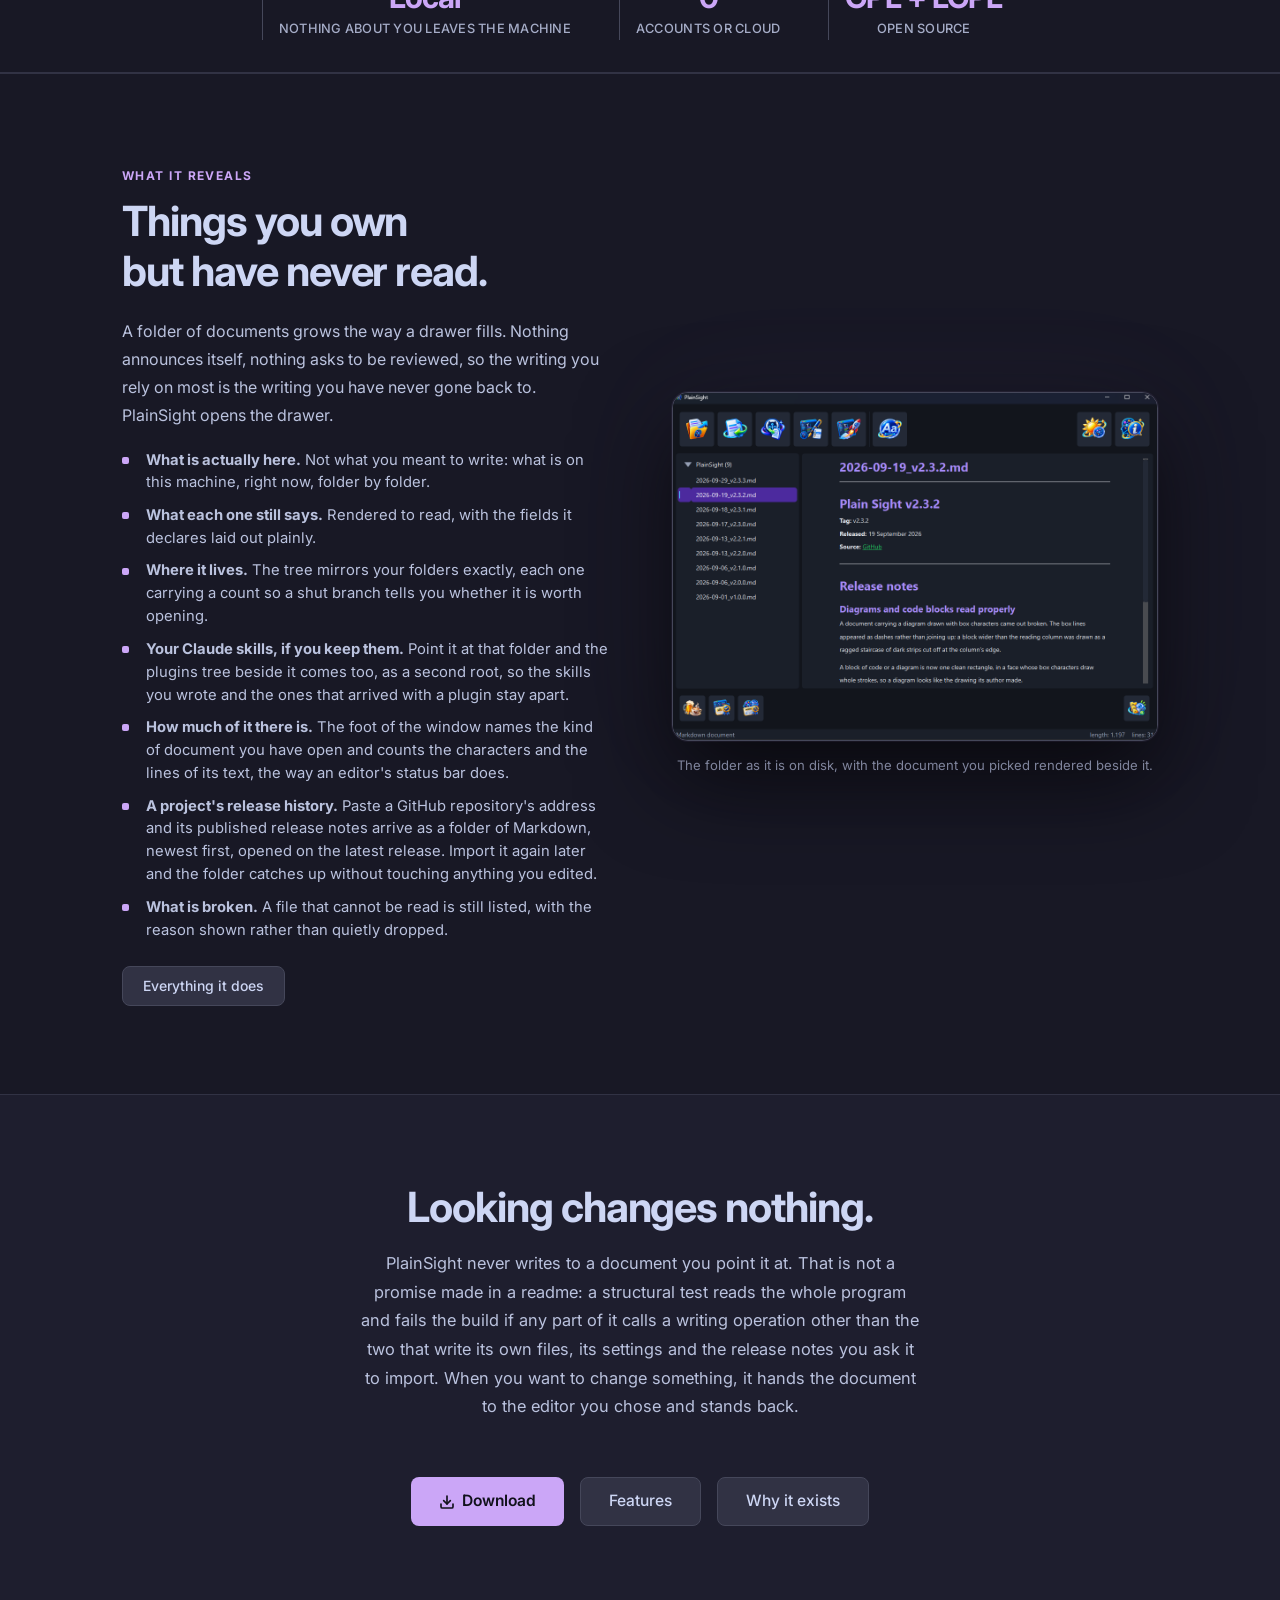
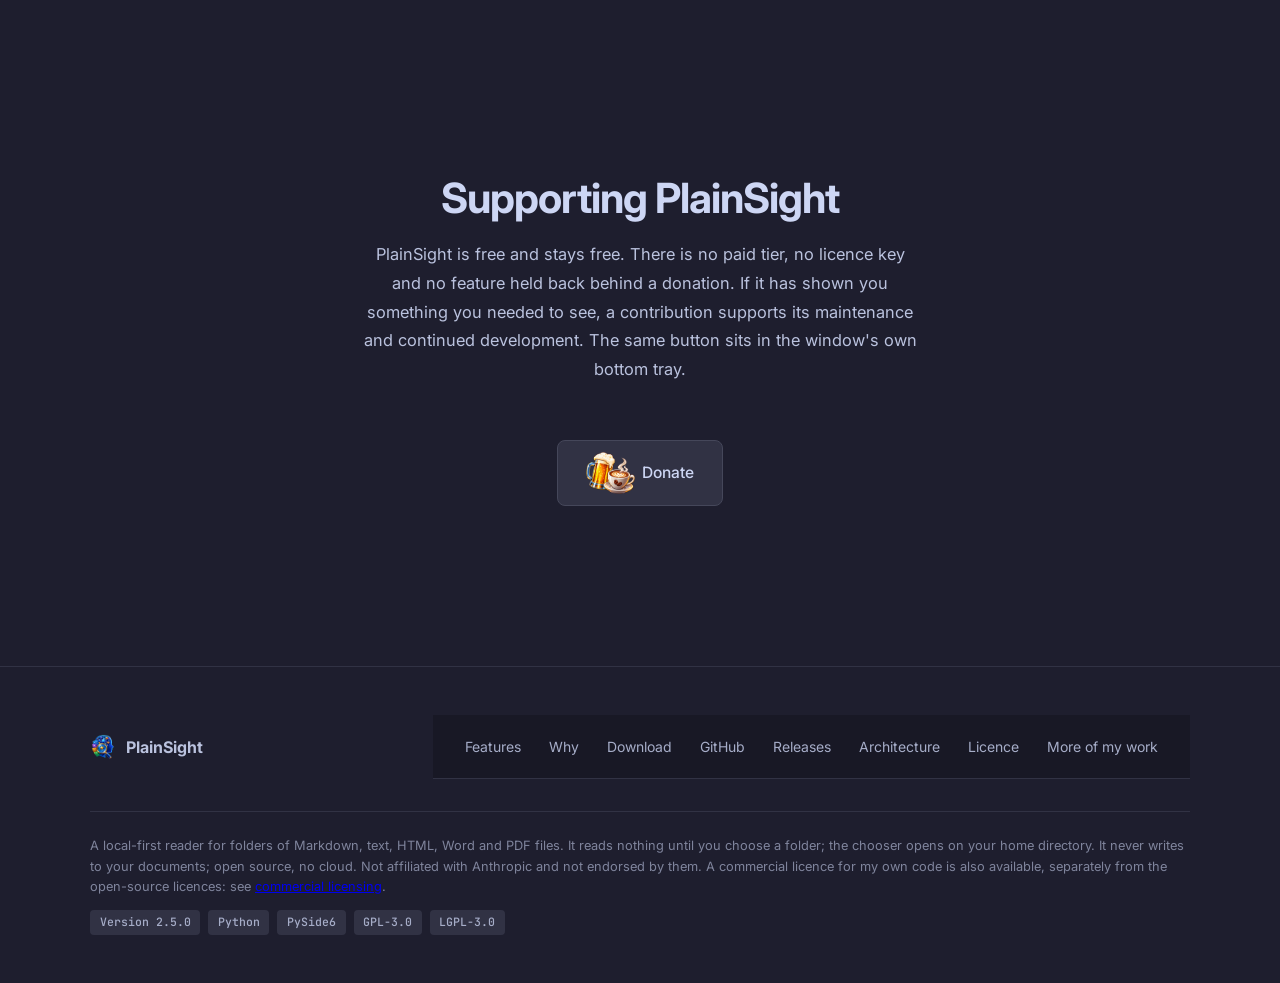
==== commit 9e6ce054: "Bump the minor version and hold the docs and site to the code Cut DECISIONS-TRADEOFFS.md back to the" ====
--- a/docs/index.html
+++ b/docs/index.html
@@ -48,7 +48,7 @@
   <link rel="preconnect" href="https://fonts.googleapis.com">
   <link rel="preconnect" href="https://fonts.gstatic.com" crossorigin>
   <link href="https://fonts.googleapis.com/css2?family=Inter:opsz,wght@14..32,300;14..32,400;14..32,500;14..32,600;14..32,700&family=JetBrains+Mono:wght@400;500&display=swap" rel="stylesheet">
-  <link rel="stylesheet" href="styles.css">
+  <link rel="stylesheet" href="styles.css?v=86b3f561a8">
 </head>
 <body>
 
@@ -138,7 +138,7 @@
       </div>
       <div>
         <div class="shot">
-          <img src="screenshots/main-ui.png" width="1096" height="786" loading="lazy" decoding="async" alt="The folder tree on the left, beside the rendered text of the selected document with its declared fields laid out above it.">
+          <img src="screenshots/main-ui.png" width="1096" height="786" loading="lazy" decoding="async" alt="The folder tree on the left, each folder with its count, beside the rendered text of the selected document.">
         </div>
         <p class="shot-caption">The folder as it is on disk, with the document you picked rendered beside it.</p>
       </div>
@@ -199,7 +199,7 @@
     <div class="footer-bottom">
       <p>A local-first reader for folders of Markdown, text, HTML, Word and PDF files. It reads nothing until you choose a folder; the chooser opens on your home directory. It never writes to your documents; open source, no cloud. Not affiliated with Anthropic and not endorsed by them. A commercial licence for my own code is also available, separately from the open-source licences: see <a href="https://ernster.dev/commercial-licensing.html">commercial licensing</a>.</p>
       <div class="chips">
-        <span class="chip">Version <!--VERSION-->2.4.0<!--/VERSION--></span>
+        <span class="chip">Version <!--VERSION-->2.5.0<!--/VERSION--></span>
         <span class="chip">Python</span>
         <span class="chip">PySide6</span>
         <span class="chip">GPL-3.0</span>
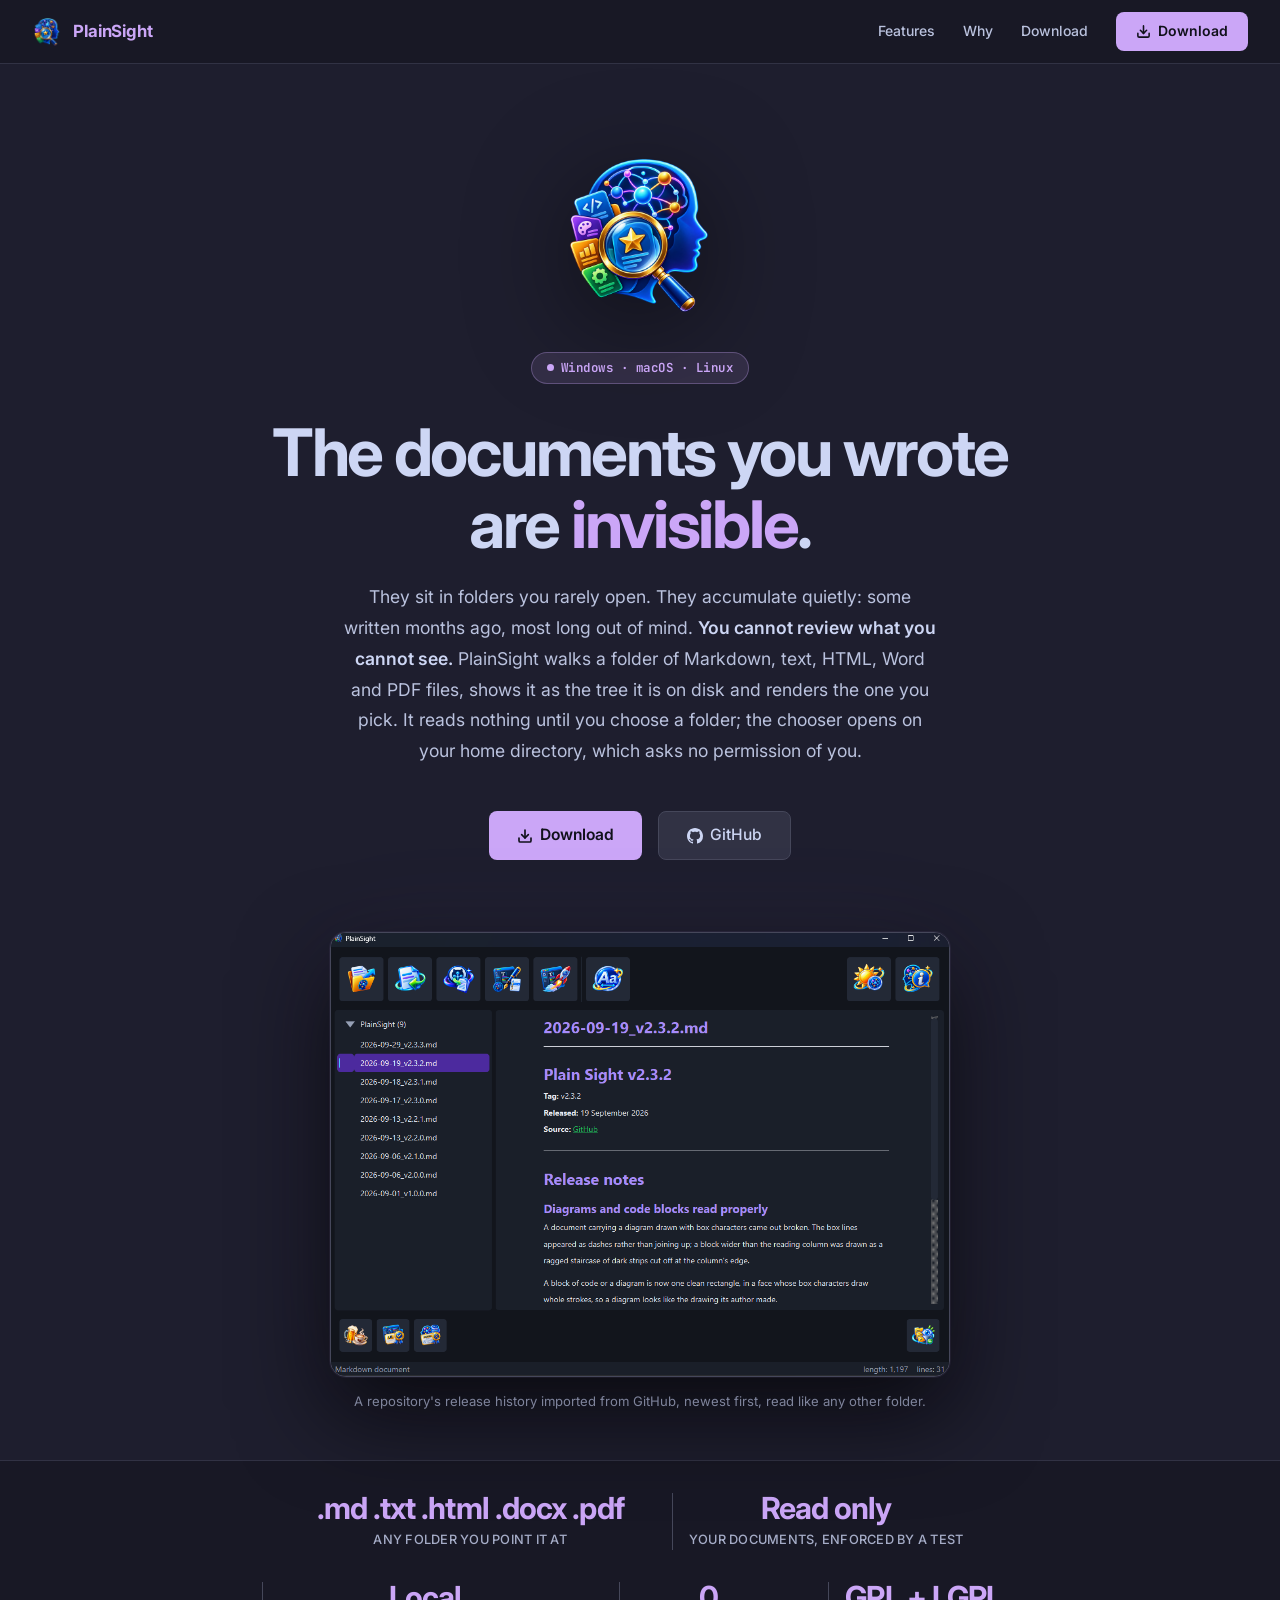
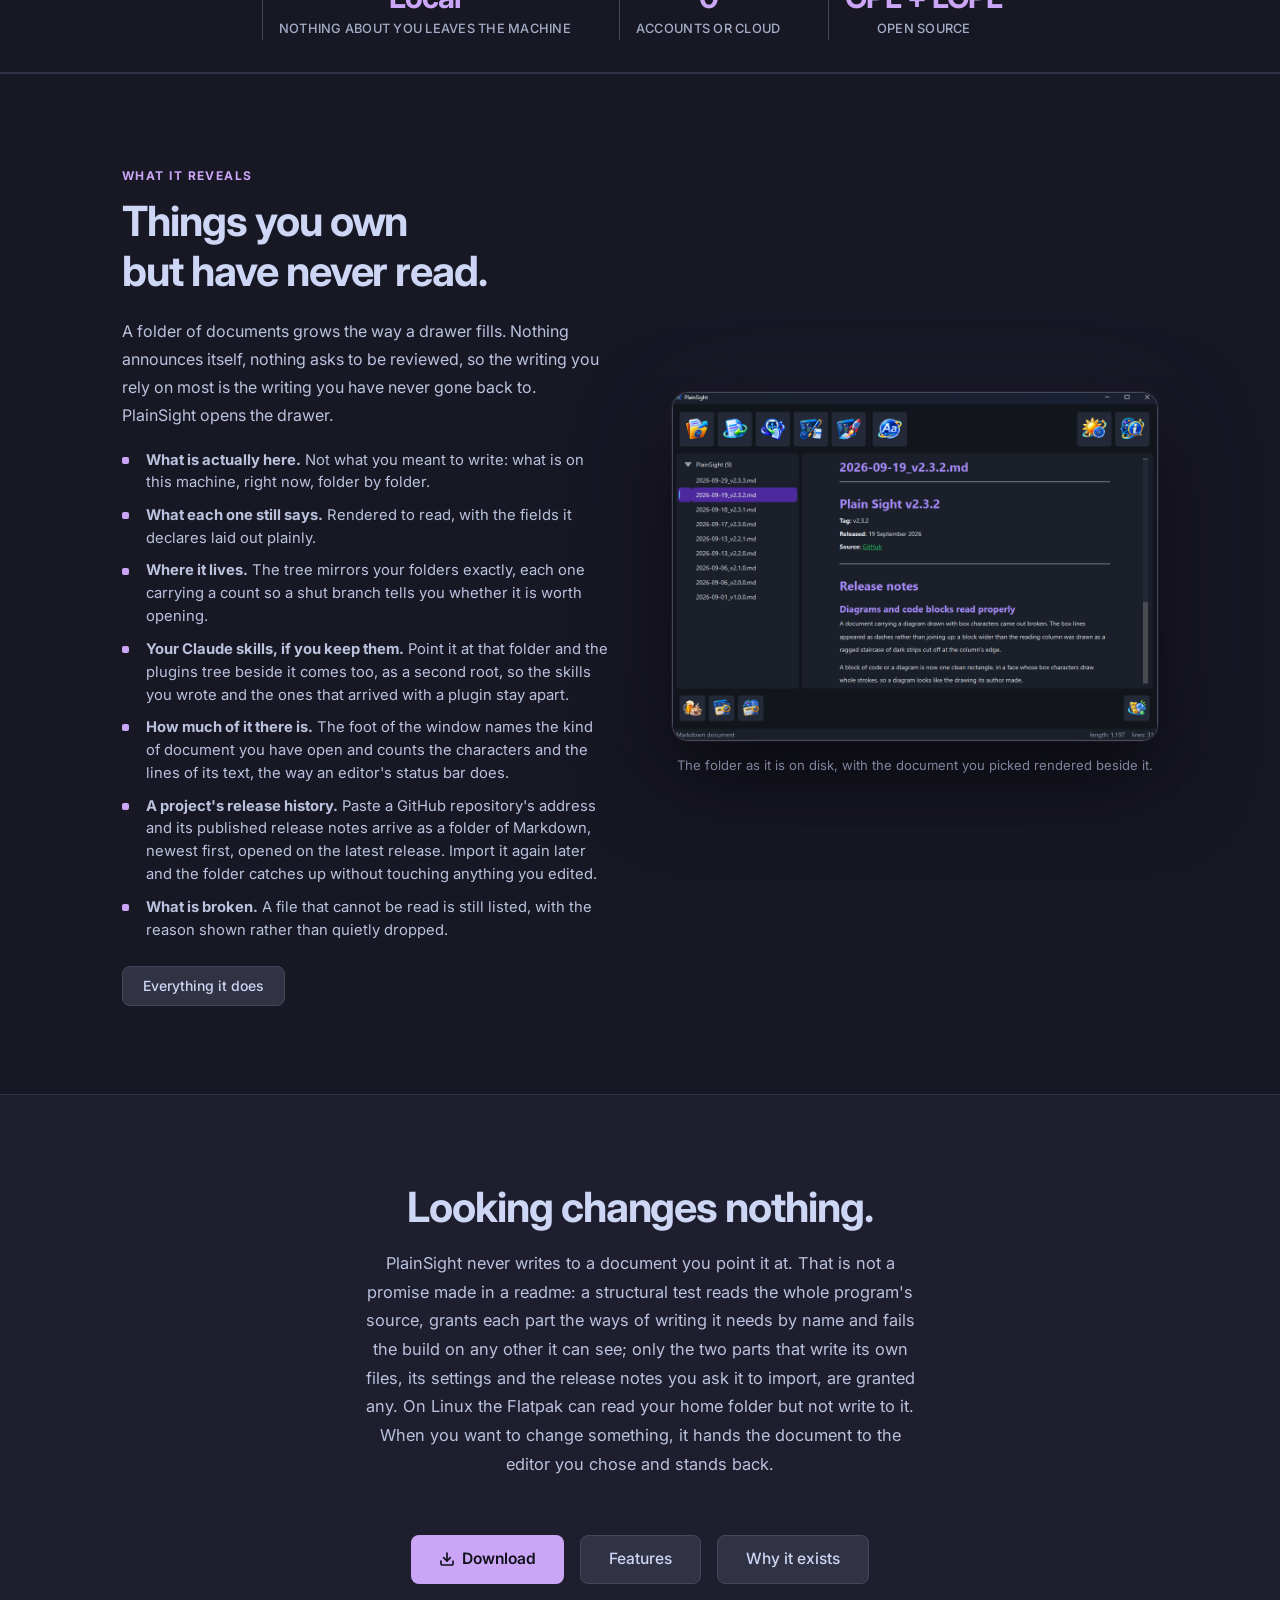
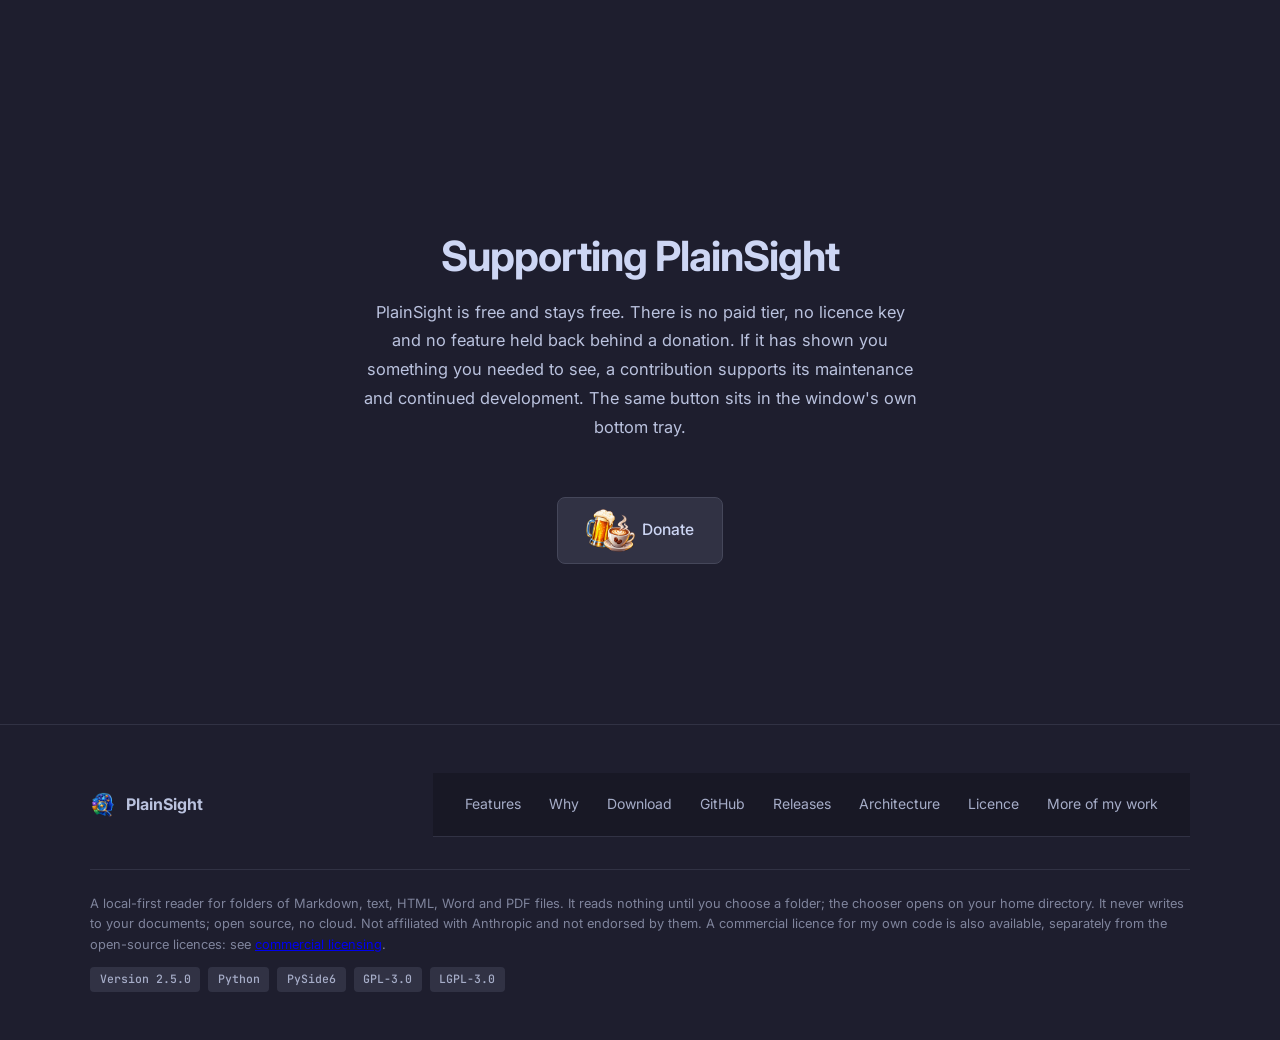
==== commit 4eec4b1b: "Keep the reading surface off the network and turn the write guard into an allowlist Pictures load on" ====
--- a/docs/index.html
+++ b/docs/index.html
@@ -151,8 +151,9 @@
   <h2 class="section-title">Looking changes nothing.</h2>
   <p class="section-sub" style="margin-left:auto;margin-right:auto;">
     PlainSight never writes to a document you point it at. That is not a promise made in a readme: a structural test
-    reads the whole program and fails the build if any part of it calls a writing operation other than the two that
-    write its own files, its settings and the release notes you ask it to import. When you want to change something,
+    reads the whole program's source, grants each part the ways of writing it needs by name and fails the build on any
+    other it can see; only the two parts that write its own files, its settings and the release notes you ask it to
+    import, are granted any. On Linux the Flatpak can read your home folder but not write to it. When you want to change something,
     it hands the document to the editor you chose and stands back.
   </p>
   <div class="hero-cta">
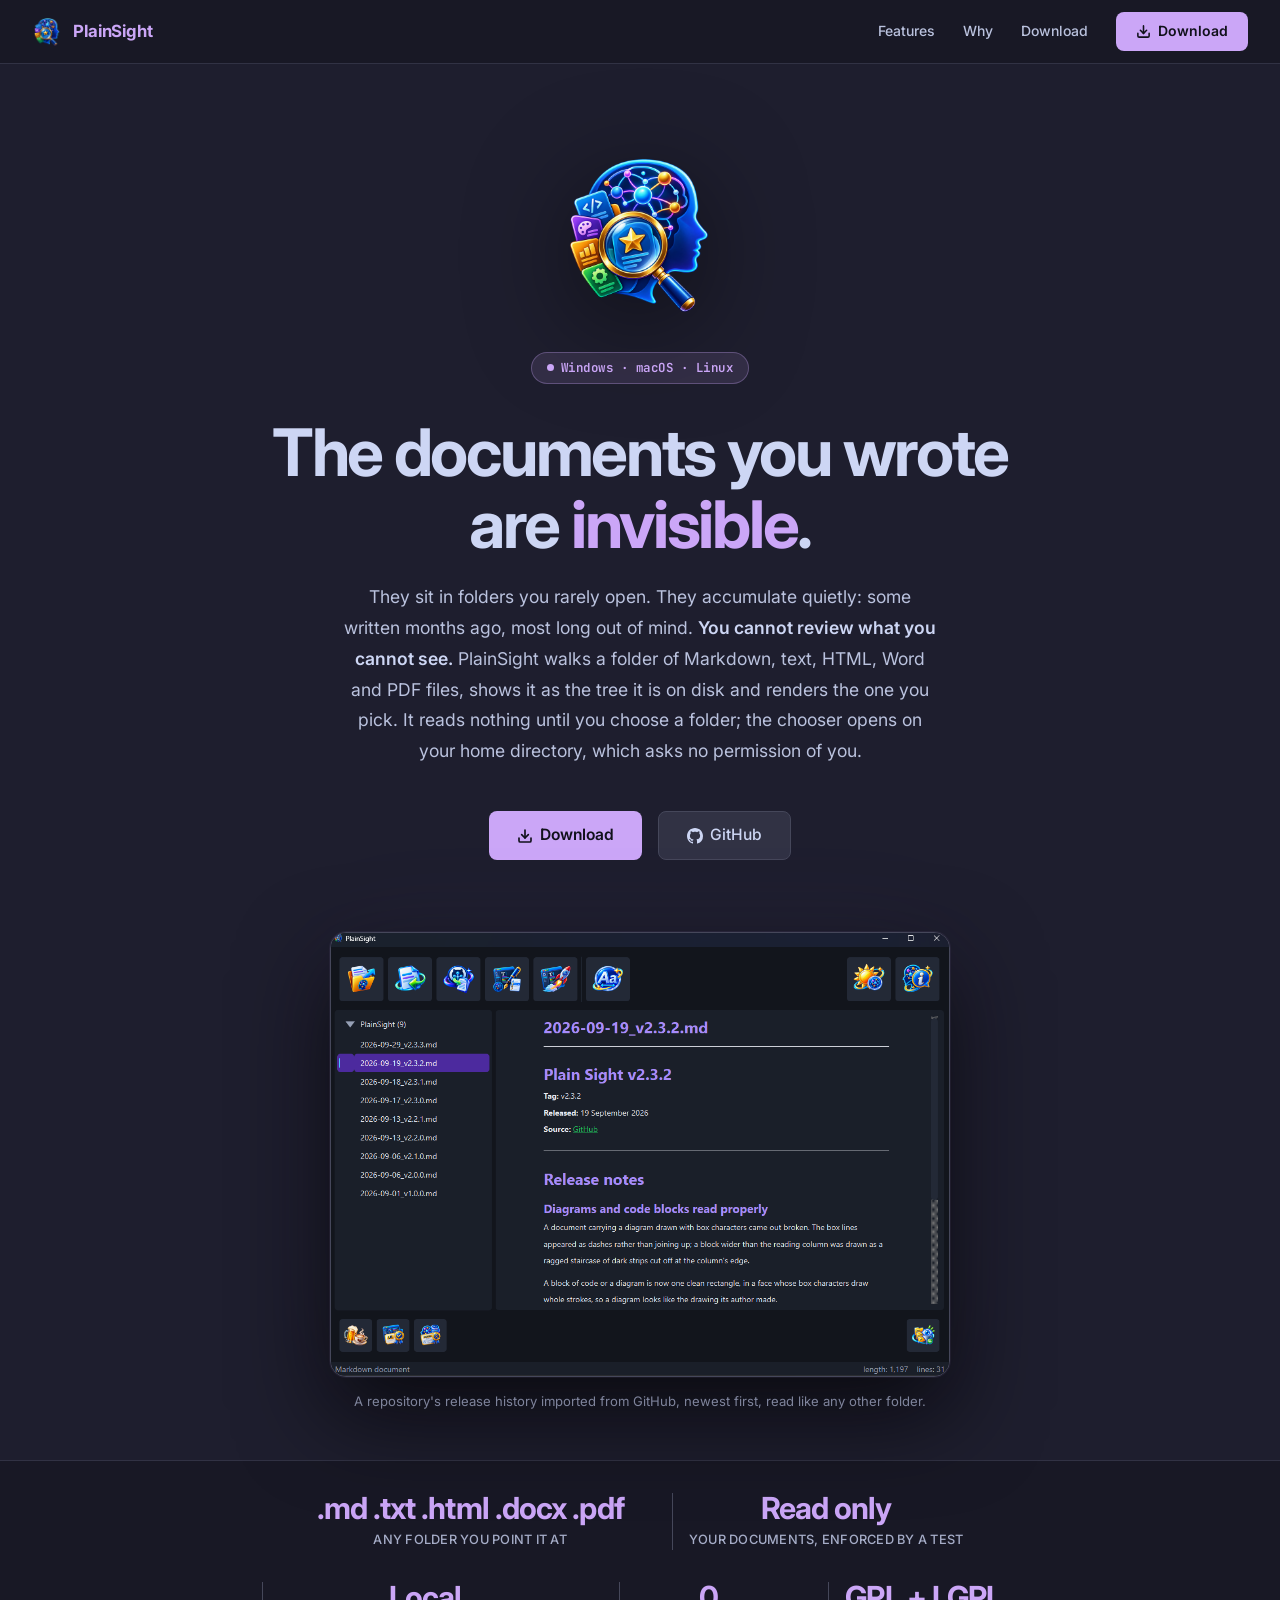
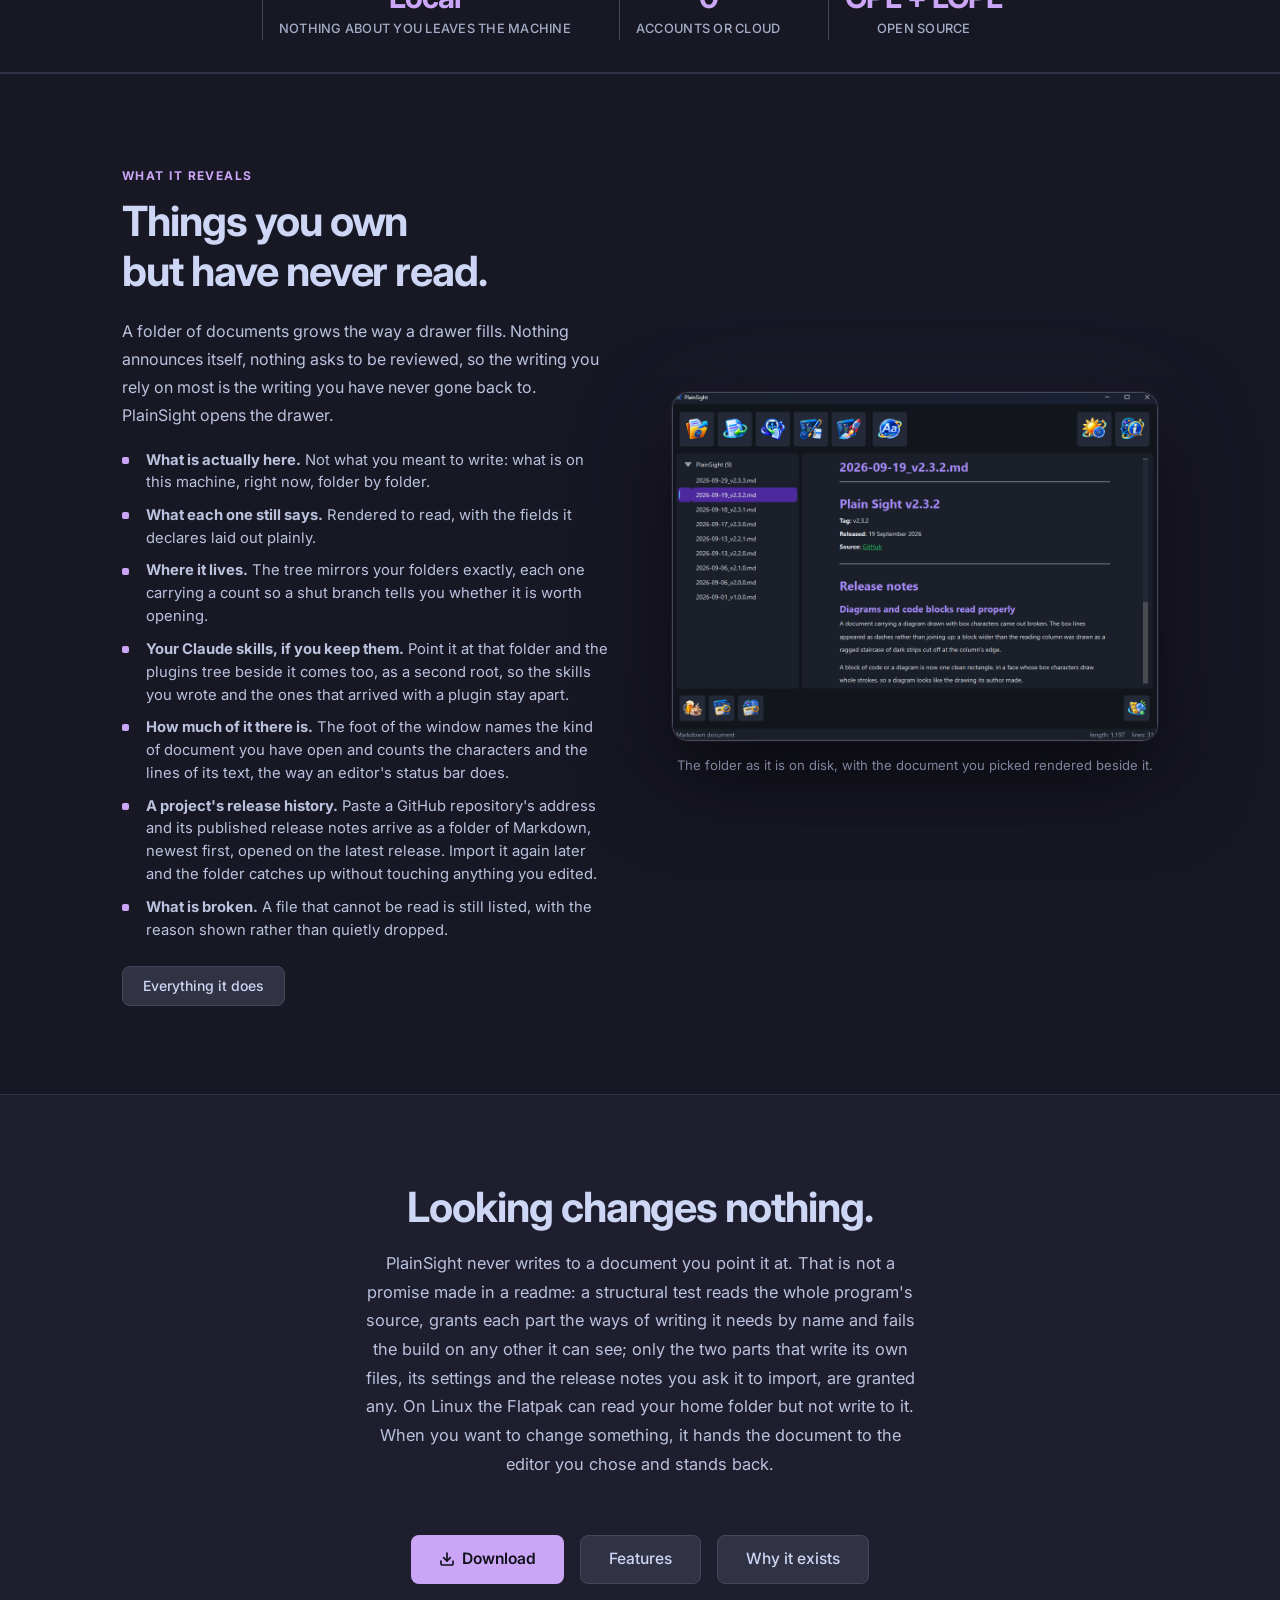
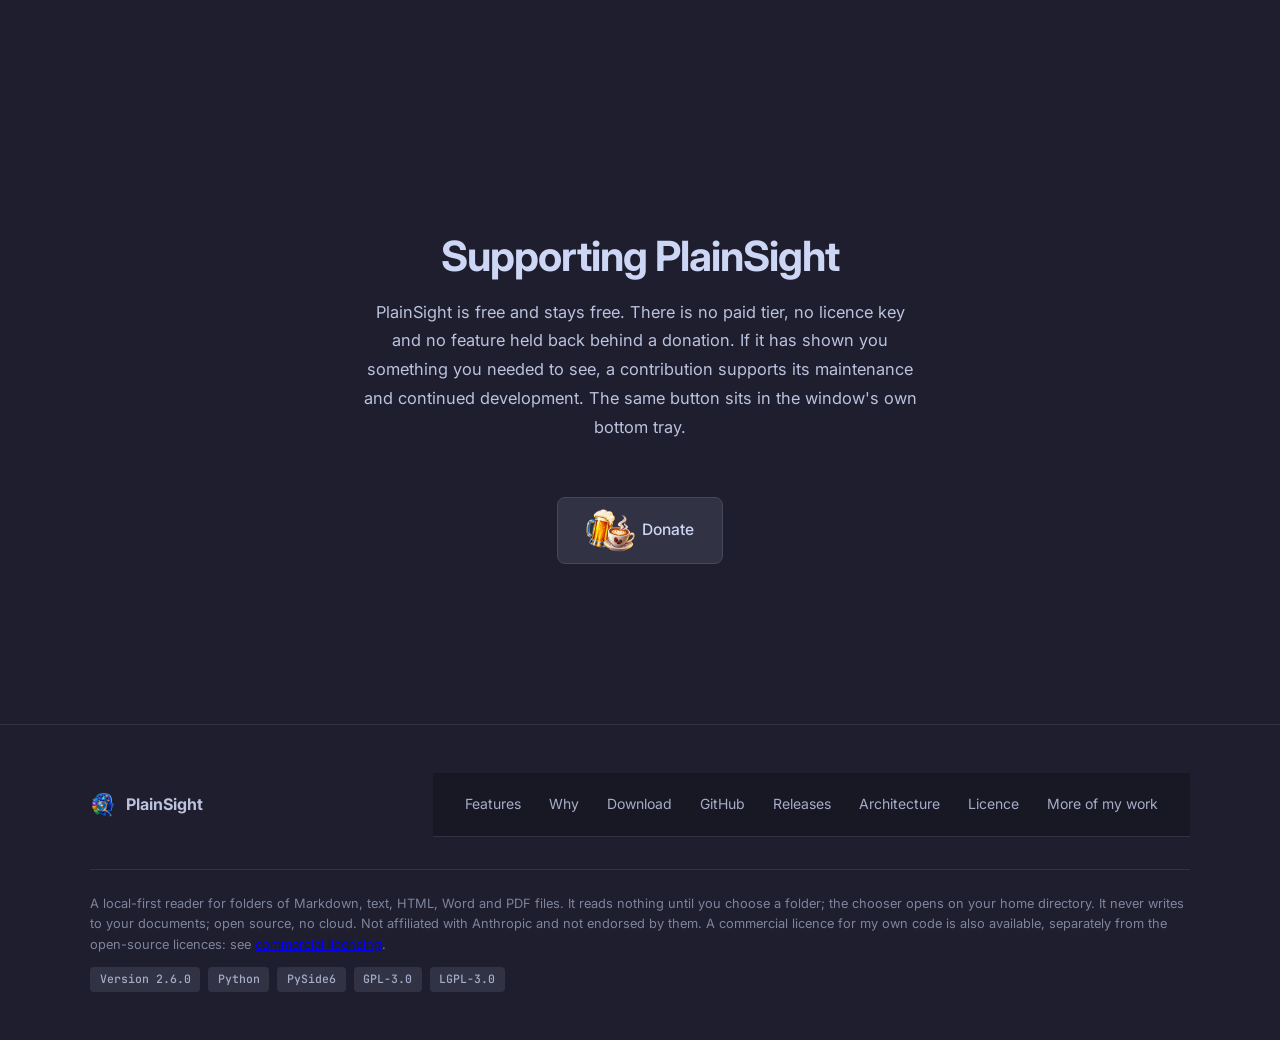
==== commit a486986e: "Bump the minor version for the round two audit fixes" ====
--- a/docs/index.html
+++ b/docs/index.html
@@ -200,7 +200,7 @@
     <div class="footer-bottom">
       <p>A local-first reader for folders of Markdown, text, HTML, Word and PDF files. It reads nothing until you choose a folder; the chooser opens on your home directory. It never writes to your documents; open source, no cloud. Not affiliated with Anthropic and not endorsed by them. A commercial licence for my own code is also available, separately from the open-source licences: see <a href="https://ernster.dev/commercial-licensing.html">commercial licensing</a>.</p>
       <div class="chips">
-        <span class="chip">Version <!--VERSION-->2.5.0<!--/VERSION--></span>
+        <span class="chip">Version <!--VERSION-->2.6.0<!--/VERSION--></span>
         <span class="chip">Python</span>
         <span class="chip">PySide6</span>
         <span class="chip">GPL-3.0</span>
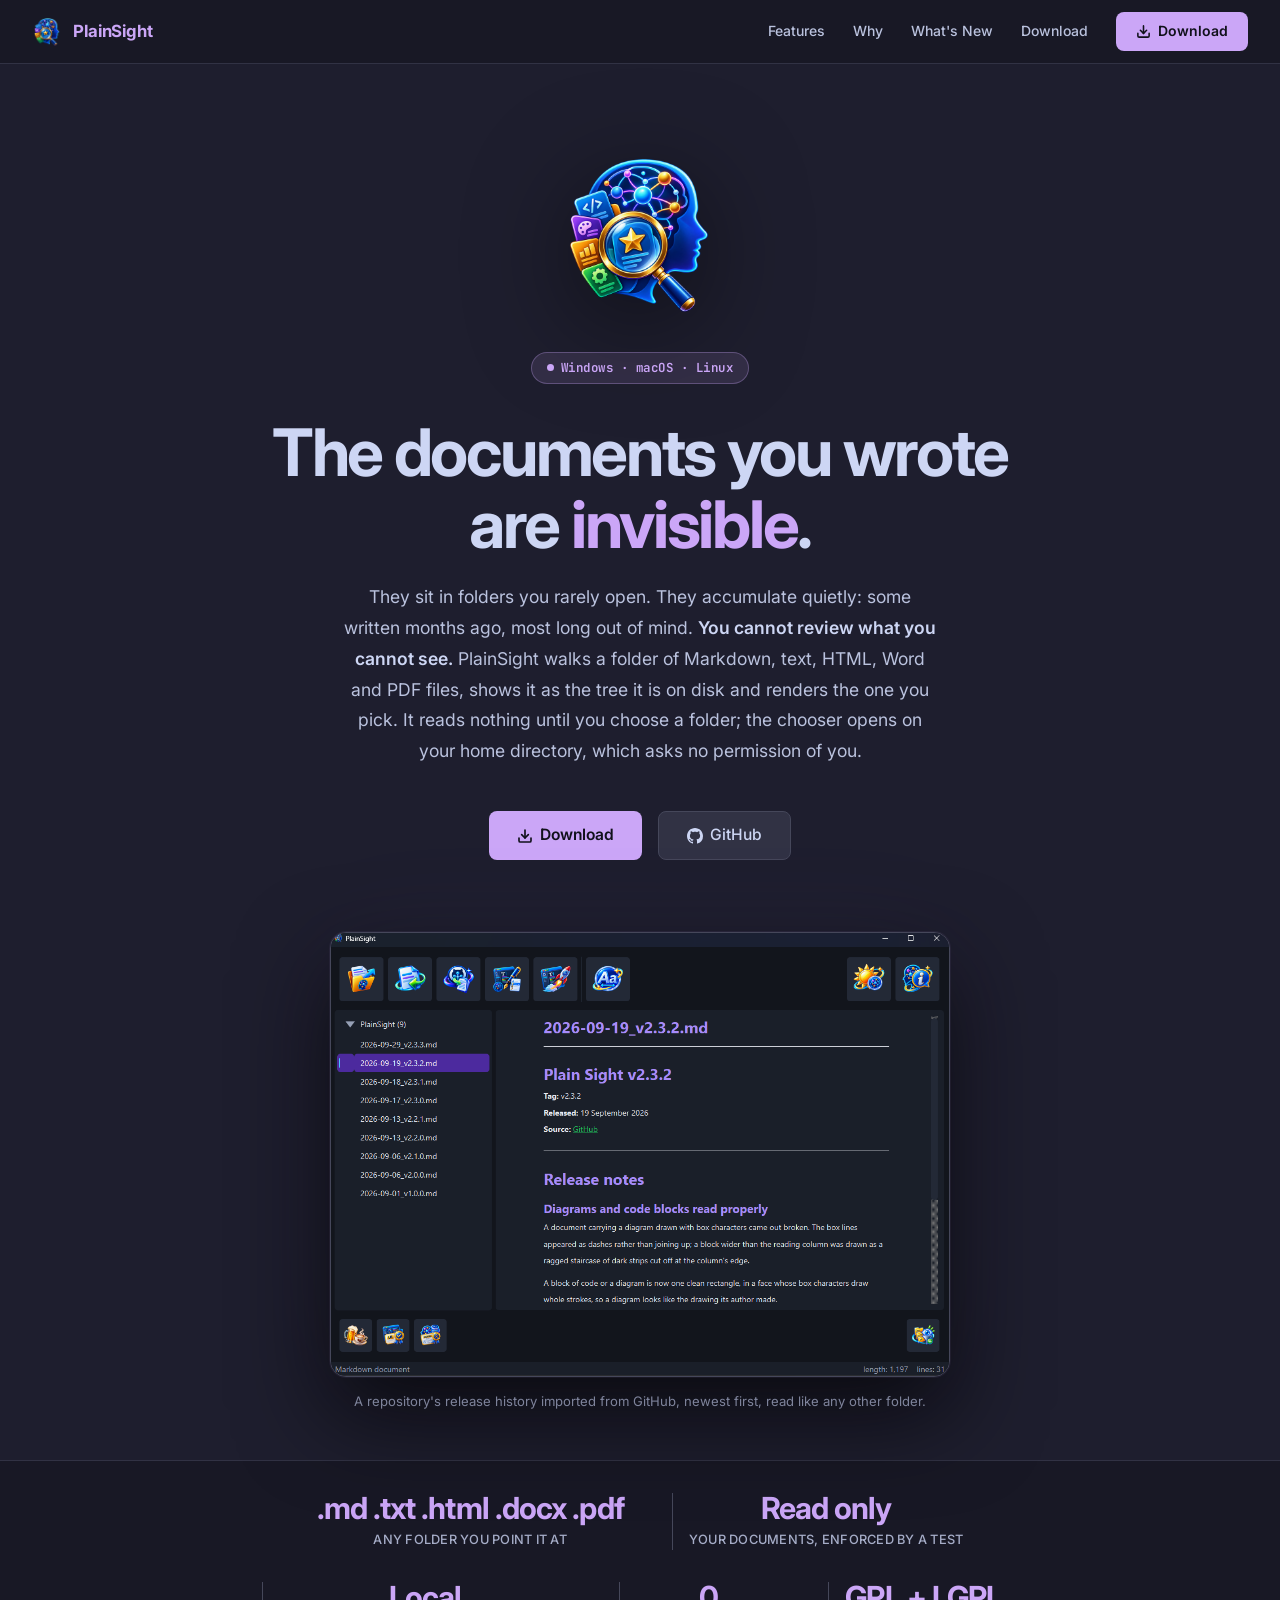
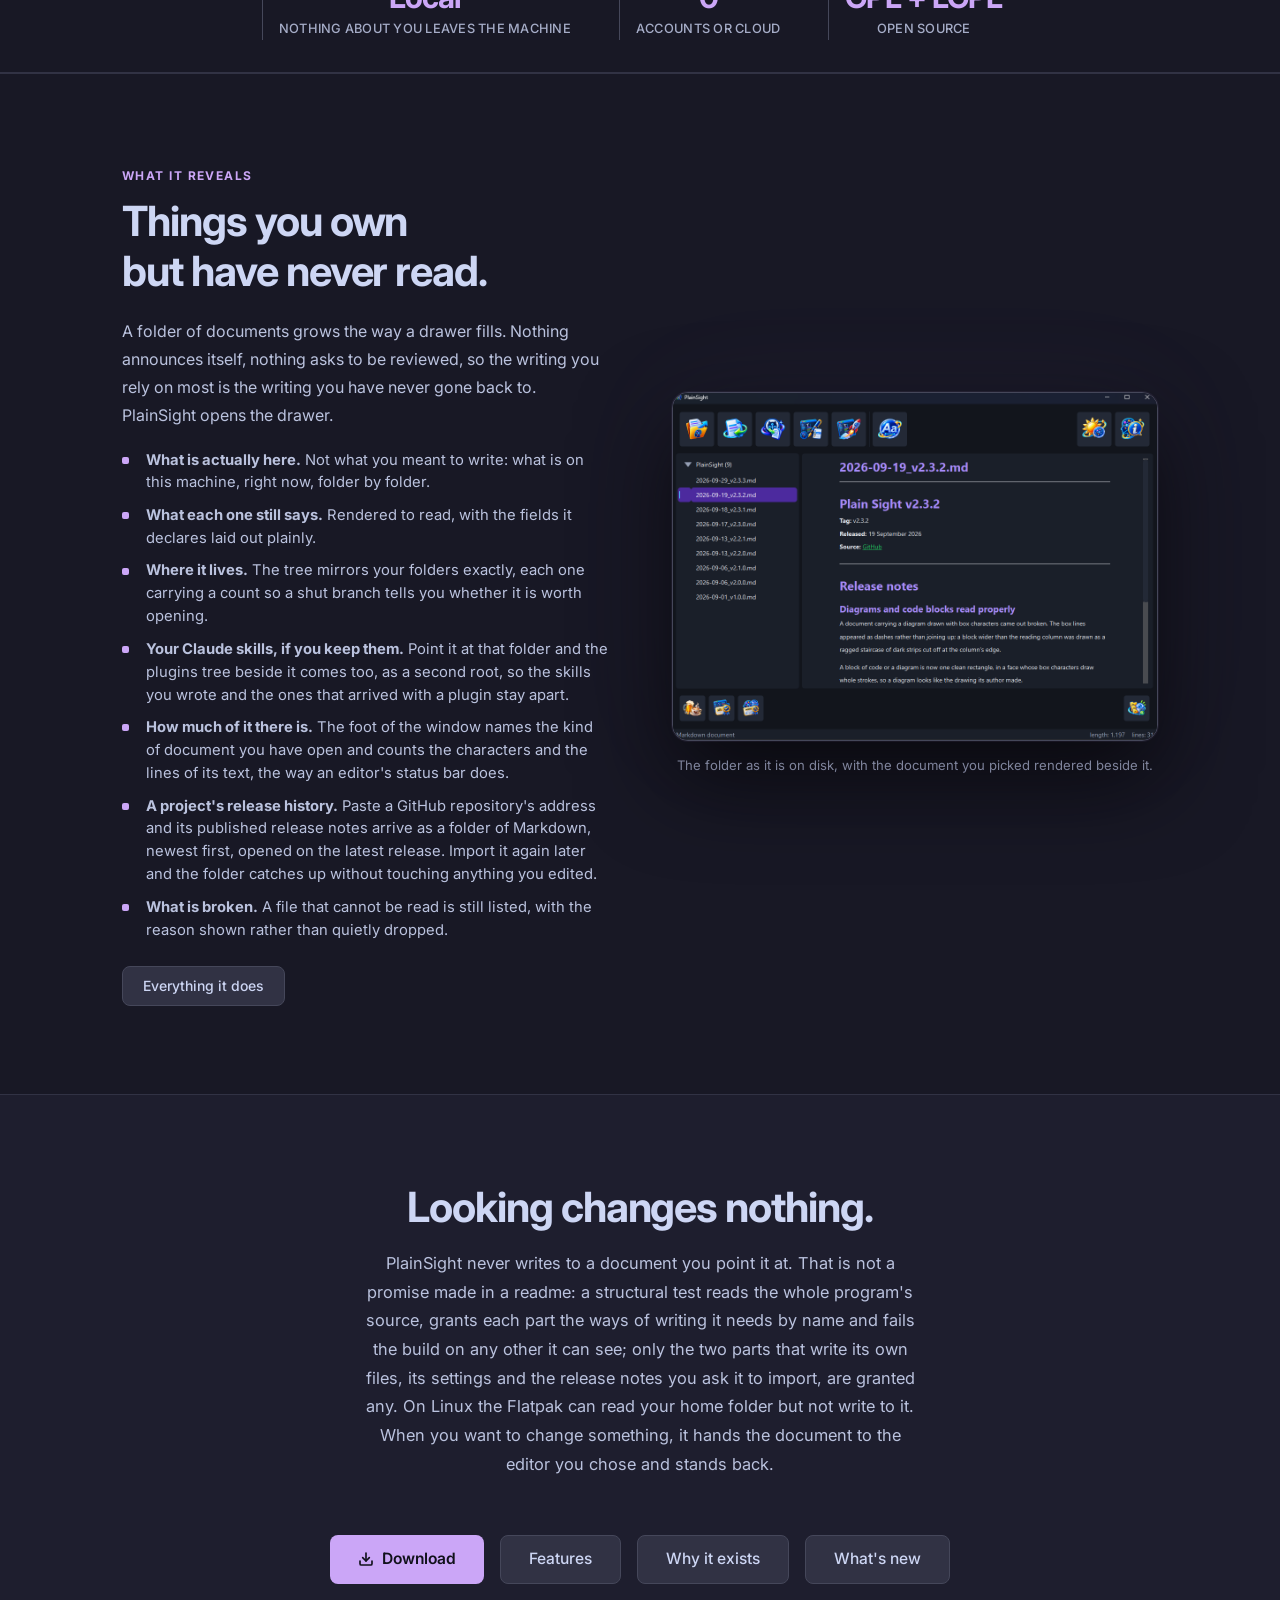
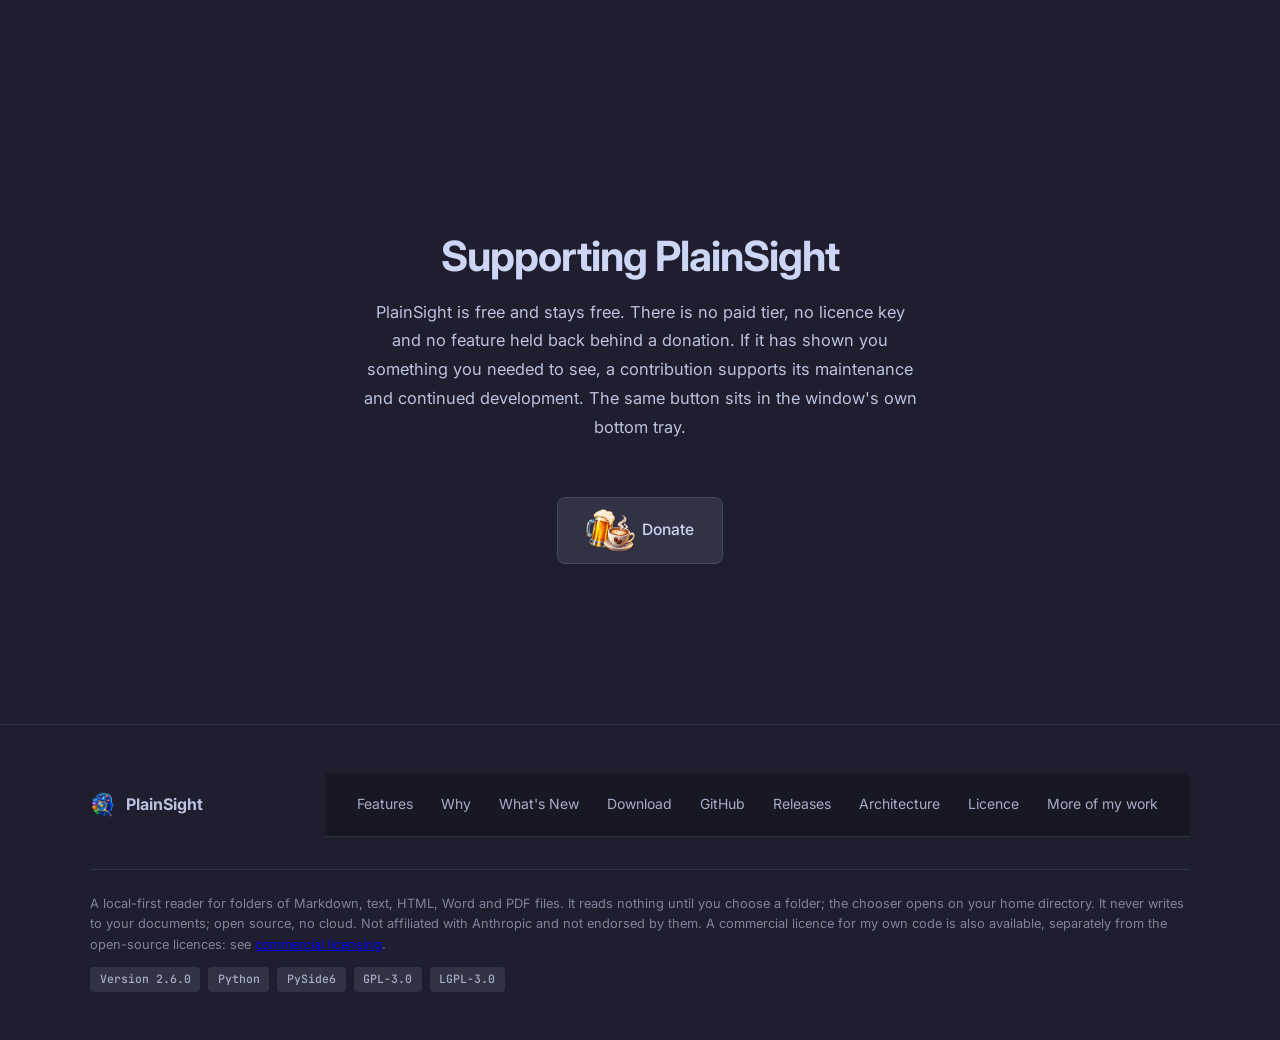
==== commit 143e1fe2: "Add a What's New page to the site One entry per published release, newest first, with no dates. Ever" ====
--- a/docs/index.html
+++ b/docs/index.html
@@ -48,7 +48,9 @@
   <link rel="preconnect" href="https://fonts.googleapis.com">
   <link rel="preconnect" href="https://fonts.gstatic.com" crossorigin>
   <link href="https://fonts.googleapis.com/css2?family=Inter:opsz,wght@14..32,300;14..32,400;14..32,500;14..32,600;14..32,700&family=JetBrains+Mono:wght@400;500&display=swap" rel="stylesheet">
-  <link rel="stylesheet" href="styles.css?v=86b3f561a8">
+  <link rel="stylesheet" href="styles.css?v=5fb17ae258">
+<script>window.goatcounter = {path: function (p) { return location.host + p }}</script>
+<script data-goatcounter="https://oernster.goatcounter.com/count" async src="https://gc.zgo.at/count.js"></script>
 </head>
 <body>
 
@@ -61,6 +63,7 @@
   <div class="nav-right">
     <a class="nav-link" href="features.html">Features</a>
     <a class="nav-link" href="why.html">Why</a>
+    <a class="nav-link" href="whats-new.html">What's New</a>
     <a class="nav-link" href="download.html">Download</a>
     <a class="btn-primary" href="download.html">
       <svg width="15" height="15" viewBox="0 0 24 24" fill="none" stroke="currentColor" stroke-width="2.5" stroke-linecap="round" stroke-linejoin="round"><path d="M21 15v4a2 2 0 0 1-2 2H5a2 2 0 0 1-2-2v-4"/><polyline points="7 10 12 15 17 10"/><line x1="12" y1="15" x2="12" y2="3"/></svg>
@@ -163,6 +166,7 @@
     </a>
     <a class="btn-secondary" href="features.html">Features</a>
     <a class="btn-secondary" href="why.html">Why it exists</a>
+    <a class="btn-secondary" href="whats-new.html">What's new</a>
   </div>
 </section>
 
@@ -189,6 +193,7 @@
       <nav class="footer-links">
         <a href="features.html">Features</a>
         <a href="why.html">Why</a>
+        <a href="whats-new.html">What's New</a>
         <a href="download.html">Download</a>
         <a href="https://github.com/oernster/PlainSight">GitHub</a>
         <a href="https://github.com/oernster/PlainSight/releases">Releases</a>
--- a/docs/styles.css
+++ b/docs/styles.css
@@ -449,6 +449,61 @@
 /* Screenshot caption */
 .shot-caption { text-align: center; font-size: 0.82rem; color: var(--overlay1); margin-top: 0.85rem; }
 
+/* Changelog (whats-new.html): one card per release, newest first. A column
+   never asks for more than the width there is, so a phone shows one card per
+   row without scrolling sideways. */
+.changelog-grid {
+  display: grid;
+  grid-template-columns: repeat(auto-fill, minmax(min(340px, 100%), 1fr));
+  gap: 1.25rem;
+}
+.cl-entry {
+  background: var(--mantle);
+  border: 1px solid var(--surface0);
+  border-radius: 16px;
+  padding: 1.75rem;
+}
+.ver-tag {
+  display: inline-flex;
+  align-items: center;
+  background: rgba(var(--accent-rgb), 0.12);
+  border: 1px solid rgba(var(--accent-rgb), 0.25);
+  color: var(--accent);
+  font-size: 0.775rem;
+  font-weight: 600;
+  font-family: 'JetBrains Mono', monospace;
+  padding: 0.25rem 0.75rem;
+  border-radius: 6px;
+  margin-bottom: 1rem;
+  letter-spacing: 0.03em;
+}
+.cl-entry h3 {
+  font-size: 1rem;
+  font-weight: 600;
+  color: var(--text);
+  margin-bottom: 0.9rem;
+  line-height: 1.3;
+}
+.cl-entry ul { list-style: none; display: flex; flex-direction: column; gap: 0.5rem; }
+.cl-entry li {
+  font-size: 0.875rem;
+  color: var(--subtext1);
+  line-height: 1.55;
+  padding-left: 1.2rem;
+  position: relative;
+}
+.cl-entry li::before {
+  content: '';
+  position: absolute;
+  left: 0;
+  top: 0.55em;
+  width: 5px;
+  height: 5px;
+  border-radius: 50%;
+  background: var(--accent);
+  opacity: 0.65;
+}
+
 /* Responsive */
 @media (max-width: 768px) {
   .split-grid, .install-grid, .cli-grid { grid-template-columns: 1fr; gap: 2.5rem; }
